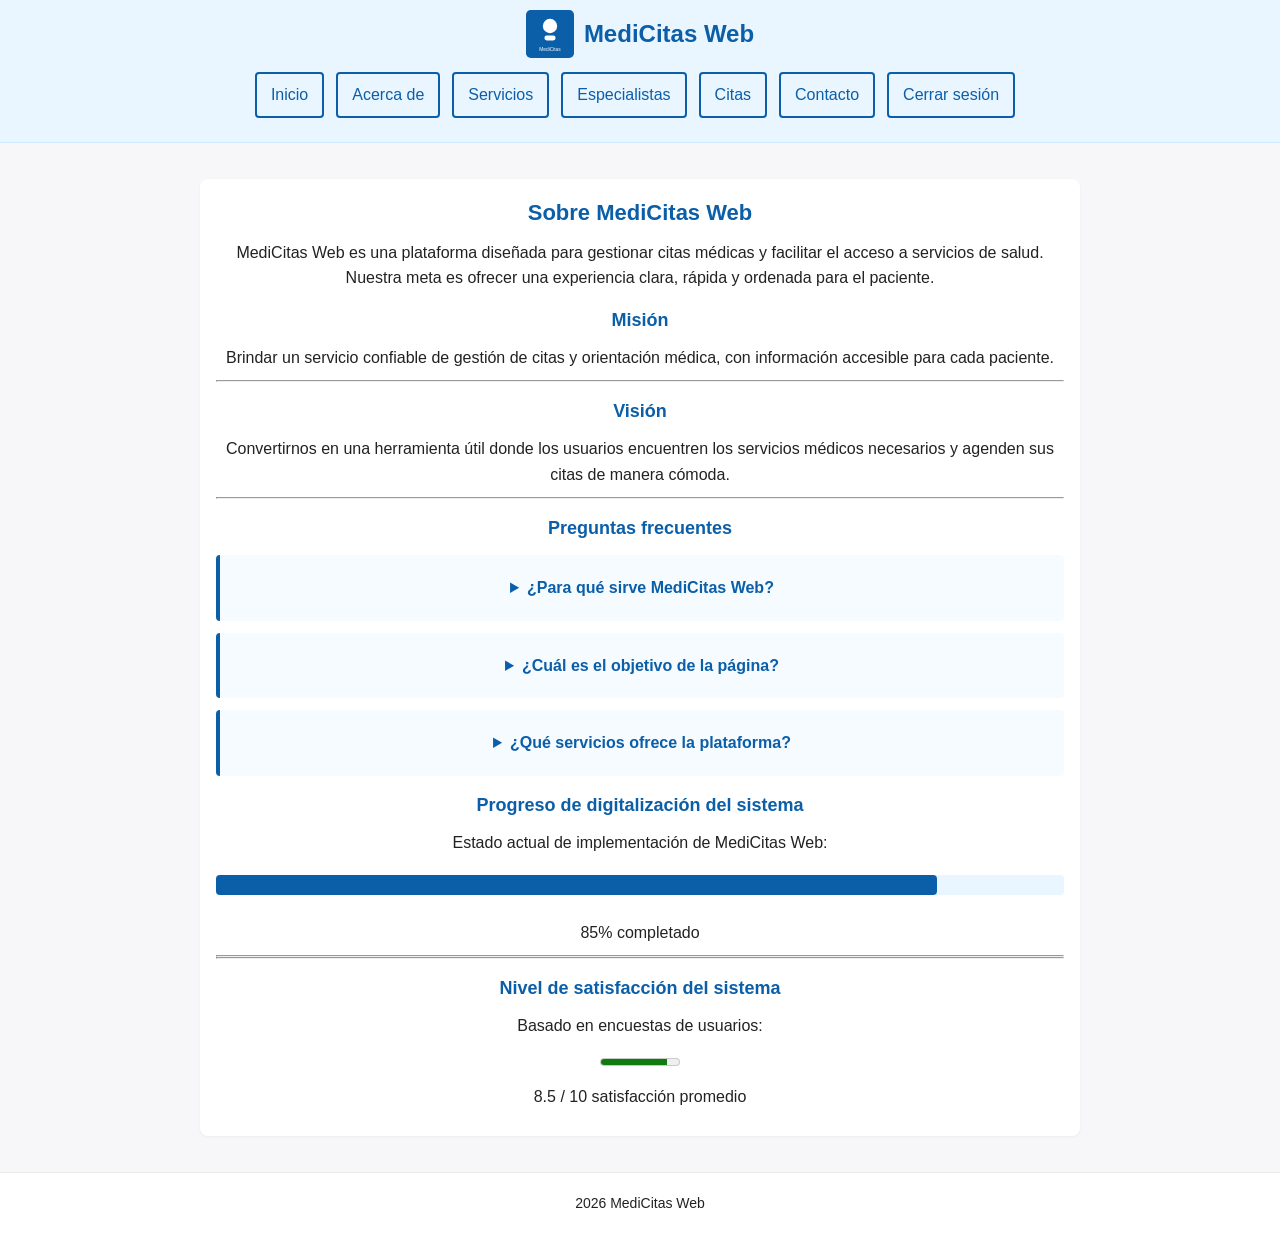
==== Proyecto_SánchezLánder_FW/about.html @ 1df244c4 "nuevo repositorio" ====
<!DOCTYPE html>
<html lang="es">
<head>
    <meta charset="utf-8">
    <meta name="viewport" content="width=device-width,initial-scale=1">
    <title>MediCitas Web - Acerca de</title>
    <link rel="stylesheet" href="css/general.css">
</head>

<body>

    <header>
        <div class="header-inner">
            <img src="images/logo.svg" alt="Logo MediCitas" class="logo">
            <h1>MediCitas Web</h1>
        </div>

        <nav>
            <ul>
                <li><a href="index.html">Inicio</a></li>
                <li><a href="about.html">Acerca de</a></li>
                <li><a href="services.html">Servicios</a></li>
                <li><a href="specialists.html">Especialistas</a></li>
                <li><a href="citas.html">Citas</a></li>
                <li><a href="contact.html">Contacto</a></li>
                <li class="right"><a href="login.html">Cerrar sesión</a></li>
            </ul>
        </nav>
    </header>

    <main>

        <section class="content">

            <h2>Sobre MediCitas Web</h2>

            <p>
                MediCitas Web es una plataforma diseñada para gestionar citas médicas
                y facilitar el acceso a servicios de salud. Nuestra meta es ofrecer
                una experiencia clara, rápida y ordenada para el paciente.
            </p>

            <h3>Misión</h3>

            <p>
                Brindar un servicio confiable de gestión de citas y orientación médica,
                con información accesible para cada paciente.
            </p>
            <hr>
            </hr>
            <h3>Visión</h3>

            <p>
                Convertirnos en una herramienta útil donde los usuarios encuentren
                los servicios médicos necesarios y agenden sus citas de manera cómoda.
            </p>
            <hr>
            </hr>
            <h3>Preguntas frecuentes</h3>

            <details>
                <summary>¿Para qué sirve MediCitas Web?</summary>

                <p>
                    MediCitas Web sirve para gestionar citas médicas de manera rápida
                    y organizada, permitiendo a los pacientes consultar servicios y
                    especialistas disponibles.
                </p>
            </details>

            <details>
                <summary>¿Cuál es el objetivo de la página?</summary>

                <p>
                    El objetivo principal es facilitar el acceso a información médica
                    y permitir que los usuarios puedan reservar citas desde una
                    plataforma sencilla.
                </p>
            </details>

            <details>
                <summary>¿Qué servicios ofrece la plataforma?</summary>

                <p>
                    La plataforma ofrece reserva de citas, información sobre
                    especialidades médicas, atención al paciente y contacto con la clínica
                </p>
            </details>
            <h3>Progreso de digitalización del sistema</h3>

            <p>Estado actual de implementación de MediCitas Web:</p>

            <progress value="85" max="100"></progress>
            <p>85% completado</p>
            <hr>
            <hr />
            <h3>Nivel de satisfacción del sistema</h3>

            <p>Basado en encuestas de usuarios:</p>

            <meter value="8.5" min="0" max="10" low="4" high="7" optimum="9"></meter>

            <p>8.5 / 10 satisfacción promedio</p>

        </section>

    </main>

    <footer>
        <p>2026 MediCitas Web</p>
    </footer>

</body>
</html>
---- Proyecto_SánchezLánder_FW/css/general.css ----
/* ============================================================

   BLOQUE 1: CONFIGURACIÓN GENERAL

   Selector universal, body, fuente,
fondo, color e interlineado.

============================================================ */

* {
    margin: 0;
    padding: 0;
    box-sizing: border-box;
}

body {
    font-family: Arial, Helvetica, sans-serif;
    margin: 0;
    padding: 0;
    color: #222;
    background: #f7f7f9;
    line-height: 1.6;
    display: flex;
    flex-direction: column;
    min-height: 100vh;
}


/* ============================================================

   BLOQUE 2: TÍTULOS, PÁRRAFOS Y ENLACES

   Estilos para h1, h2, h3, p, a y a:hover.

============================================================ */

h1 {
    margin: 0;
    color: #0b5ea8;
    font-size: 24px;
    font-weight: bold;
}

h2 {
    color: #0b5ea8;
    font-size: 22px;
    margin-bottom: 15px;
}

h3 {
    color: #0b5ea8;
    font-size: 18px;
    margin: 15px 0 10px 0;
}

h4 {
    color: #0b5ea8;
    font-size: 16px;
    margin: 10px 0 8px 0;
}

p {
    margin: 10px 0;
    line-height: 1.6;
    color: #222;
}

a {
    color: #0b5ea8;
    text-decoration: none;
    transition: opacity 0.3s ease;
}

a:hover {
    opacity: 0.8;
    text-decoration: underline;
}


/* ============================================================

   BLOQUE 3: ELEMENTOS SEMÁNTICOS PRINCIPALES

   Estilos para header, nav, main, section,
article, aside y footer.

============================================================ */

header {
    background: #e9f5ff;
    padding: 10px 0;
    border-bottom: 1px solid #d0e9ff;
}

main {
    max-width: 900px;
    margin: 20px auto;
    padding: 0 10px;
    flex: 1;
}

section {
    margin: 16px 0;
}

article {
    margin: 12px 0;
    padding: 12px 0;
}

aside {
    background: #f5fbff;
    padding: 12px;
    border-left: 4px solid #0b5ea8;
    margin: 10px 0;
}


/* ============================================================

   BLOQUE 4: MENÚ DE NAVEGACIÓN

   Estilos para nav, nav a y nav a:hover.

============================================================ */

header > div {
    display: flex;
    align-items: center;
    justify-content: center;
    gap: 10px;
    max-width: 900px;
    margin: 0 auto;
    padding: 0 10px;
}

header img {
    width: 48px;
    height: 48px;
}

nav {
    background: #e9f5ff;
}

header nav {
    display: flex;
    justify-content: center;
}

nav ul {
    list-style: none;
    padding: 8px 10px;
    margin: 0;
    display: flex;
    gap: 12px;
    max-width: 900px;
    justify-content: center;
    flex-wrap: wrap;
}

nav a {
    color: #0b5ea8;
    text-decoration: none;
    font-weight: 500;
    transition: opacity 0.3s ease;
    border: 2px solid #0b5ea8;
    padding: 8px 14px;
    border-radius: 4px;
    display: inline-block;
}

nav a:hover {
    opacity: 0.7;
    background: #e9f5ff;
}

/* Avoid using class-based selectors for layout; keep all nav items centered
   so the "Cerrar sesión" item appears inline with the others. */


/* ============================================================

   BLOQUE 5: CONTENIDO Y SECCIONES

   Estilos para main, section, article y aside.

============================================================ */

main > section:first-of-type {
    text-align: center;
    padding: 20px 10px;
    background: #e8f4ff;
    border-radius: 8px;
    margin-top: 10px;
}

main > section:first-of-type h2 {
    margin-bottom: 8px;
}

main > section:first-of-type img {
    width: 140px;
    height: auto;
    display: block;
    margin: 10px auto;
}

main > section:nth-of-type(2),
main > section:nth-of-type(3),
main > article:nth-of-type(1),
main > section:last-of-type {
    background: white;
    padding: 16px;
    margin-top: 16px;
    border-radius: 8px;
    box-shadow: 0 1px 3px rgba(0,0,0,0.05);
}

main > section:nth-of-type(2) h3,
main > section:nth-of-type(3) h3,
main > article:nth-of-type(1) h3,
main > section:last-of-type h2 {
    margin-top: 0;
    text-align: center;
    color: #0b5ea8;
}

main > section:nth-of-type(2) ul {
    list-style: disc;
    margin: 10px 0;
    padding-left: 24px;
    text-align: left;
}

main > section:nth-of-type(3) {
    display: grid;
    grid-template-columns: repeat(auto-fit, minmax(230px, 1fr));
    gap: 12px;
}

main > section:nth-of-type(3) article {
    background: #f5fbff;
    padding: 12px;
    border: 1px solid #dceefb;
    border-radius: 6px;
    text-align: center;
}

main > section:nth-of-type(3) article p {
    margin: 0;
}

main > section:nth-of-type(3) article img {
    display: block;
    margin: 0 auto 10px auto;
}

main > section:nth-of-type(3) article h4 {
    margin-top: 10px;
}

main > section:nth-of-type(4) {
    display: grid;
    grid-template-columns: 1.1fr 0.9fr;
    gap: 18px;
    align-items: start;
}

main > section:nth-of-type(4) > div:nth-child(2) {
    display: flex;
    justify-content: center;
    align-items: center;
}

main > section:nth-of-type(4) > div:nth-child(2) img {
    width: 100%;
    border-radius: 8px;
    border: 1px solid #dceefb;
}

form {
    background: white;
    max-width: 460px;
    width: 100%;
    margin: 20px auto;
    padding: 18px;
    border: 1px solid #e3e3e3;
    border-radius: 8px;
}

form h2 {
    text-align: center;
    color: #0b5ea8;
}


/* ============================================================

   BLOQUE 6: IMÁGENES Y MULTIMEDIA

   Estilos para img, figure, figcaption,
video, audio e iframe.

============================================================ */

img {
    max-width: 100%;
    height: auto;
    display: block;
}

figure {
    margin: 16px 0;
    padding: 0;
}

figcaption {
    font-size: 14px;
    color: #666;
    margin-top: 8px;
    font-style: italic;
}

video, audio, iframe {
    max-width: 100%;
    border-radius: 6px;
    margin: 16px 0;
}


/* ============================================================

   BLOQUE 7: LISTAS

   Estilos para ul, ol y li.

============================================================ */

ul, ol {
    margin: 12px 0;
    padding-left: 24px;
}

li {
    margin: 6px 0;
    line-height: 1.6;
}

ul li {
    list-style: disc;
}

ol li {
    list-style: decimal;
}

/* Ensure navigation lists do not show bullets and stay centered. This selector
   uses location-based selection to override generic ul rules. */
header nav ul {
    list-style: none;
    padding-left: 0;
    margin: 0;
    justify-content: center;
}

header nav li {
    list-style: none;
}


/* ============================================================

   BLOQUE 8: FORMULARIOS

   Estilos para form, label, input,
textarea, select y button.

============================================================ */

label {
    display: block;
    margin-top: 12px;
    font-weight: bold;
    color: #222;
}

input[type="text"], 
input[type="password"], 
input[type="email"], 
input[type="date"], 
input[type="time"],
select, 
textarea {
    width: 100%;
    padding: 10px;
    margin-top: 6px;
    border: 1px solid #ccc;
    border-radius: 6px;
    font-family: Arial, Helvetica, sans-serif;
    font-size: 14px;
    color: #222;
}

input[type="text"]:focus,
input[type="password"]:focus,
input[type="email"]:focus,
input[type="date"]:focus,
input[type="time"]:focus,
select:focus,
textarea:focus {
    outline: none;
    border-color: #0b5ea8;
    box-shadow: 0 0 5px rgba(11, 94, 168, 0.3);
}

textarea {
    resize: vertical;
}

div input[type="radio"],
div label input[type="radio"] {
    width: auto;
    padding: 0;
    margin: 0;
}

div > input[type="radio"] {
    width: auto;
    margin: 0 6px 0 0;
    margin-top: 0;
}

div > label {
    display: flex;
    align-items: center;
    margin-top: 0;
    font-weight: normal;
}

div > input[type="radio"] {
    width: auto;
    margin: 0 6px 0 0;
    margin-top: 0;
}

input[type="radio"] {
    width: auto;
    padding: 0;
    margin: 0;
}

button {
    margin-top: 14px;
    padding: 12px 16px;
    background: #0b5ea8;
    color: white;
    border: none;
    border-radius: 6px;
    cursor: pointer;
    font-weight: bold;
    font-size: 14px;
    transition: opacity 0.3s ease;
}

button:hover {
    opacity: 0.95;
}

button:active {
    transform: scale(0.98);
}


/* ============================================================

   BLOQUE 9: TABLAS

   Estilos para table, thead, tbody, tr,
th y td.

============================================================ */

table {
    width: 100%;
    border-collapse: collapse;
    margin-top: 16px;
    margin-bottom: 16px;
    background: white;
}

thead {
    background: #e9f5ff;
}

tbody tr:nth-child(even) {
    background: #f7fbff;
}

tr {
    border-bottom: 1px solid #d0e9ff;
}

th, td {
    border: 1px solid #d0e9ff;
    padding: 12px;
    text-align: left;
}

th {
    background: #e9f5ff;
    color: #0b5ea8;
    font-weight: bold;
}

td {
    color: #222;
}


/* ============================================================

   BLOQUE 10: PIE DE PÁGINA

   Estilos para footer, footer p y footer
address.

============================================================ */

footer {
    background: #fff;
    padding: 14px;
    text-align: center;
    border-top: 1px solid #eaeaea;
    margin-top: auto;
    color: #666;
    font-size: 14px;
}

footer p {
    margin: 5px 0;
}

footer address {
    font-style: normal;
    margin-top: 10px;
}


/* ============================================================

   MEDIA QUERIES - RESPONSIVE

   Estilos para dispositivos móviles

============================================================ */

@media (max-width: 480px) {
    header > div {
        padding: 0 8px;
        gap: 8px;
    }

    h1 {
        font-size: 20px;
    }

    h2 {
        font-size: 18px;
    }

    h3 {
        font-size: 16px;
    }

    nav ul {
        flex-wrap: wrap;
        gap: 8px;
    }

    nav a {
        font-size: 13px;
    }

    main > section:nth-of-type(4) {
        grid-template-columns: 1fr;
        gap: 12px;
    }

    main > section:nth-of-type(3) {
        grid-template-columns: 1fr;
    }

    form {
        max-width: 100%;
        margin: 20px 0;
    }

    main {
        padding: 0 8px;
    }

    input[type="text"],
    input[type="password"],
    input[type="email"],
    input[type="date"],
    input[type="time"],
    select,
    textarea {
        font-size: 16px;
    }

    table {
        font-size: 13px;
    }

    th, td {
        padding: 8px;
    }

    button {
        width: 100%;
    }
}


/* ============================================================

   BLOQUE 11: DETALLES Y RESUMEN

   Estilos para elementos details y summary.

============================================================ */


details {
    background: #f5fbff;
    padding: 12px;
    margin: 12px 0;
    border-left: 4px solid #0b5ea8;
    border-radius: 4px;
}

summary {
    cursor: pointer;
    font-weight: bold;
    color: #0b5ea8;
    padding: 8px 0;
}

summary:hover {
    opacity: 0.8;
}

details p {
    margin-top: 10px;
    padding-top: 10px;
}


/* ============================================================

   BLOQUE 12: BARRAS DE PROGRESO

   Estilos para elementos progress.

============================================================ */

progress {
    width: 100%;
    height: 20px;
    border-radius: 4px;
    margin: 10px 0;
}

progress::-webkit-progress-bar {
    background-color: #e9f5ff;
    border-radius: 4px;
}

progress::-webkit-progress-value {
    background-color: #0b5ea8;
    border-radius: 4px;
}

progress::-moz-progress-bar {
    background-color: #0b5ea8;
    border-radius: 4px;
}
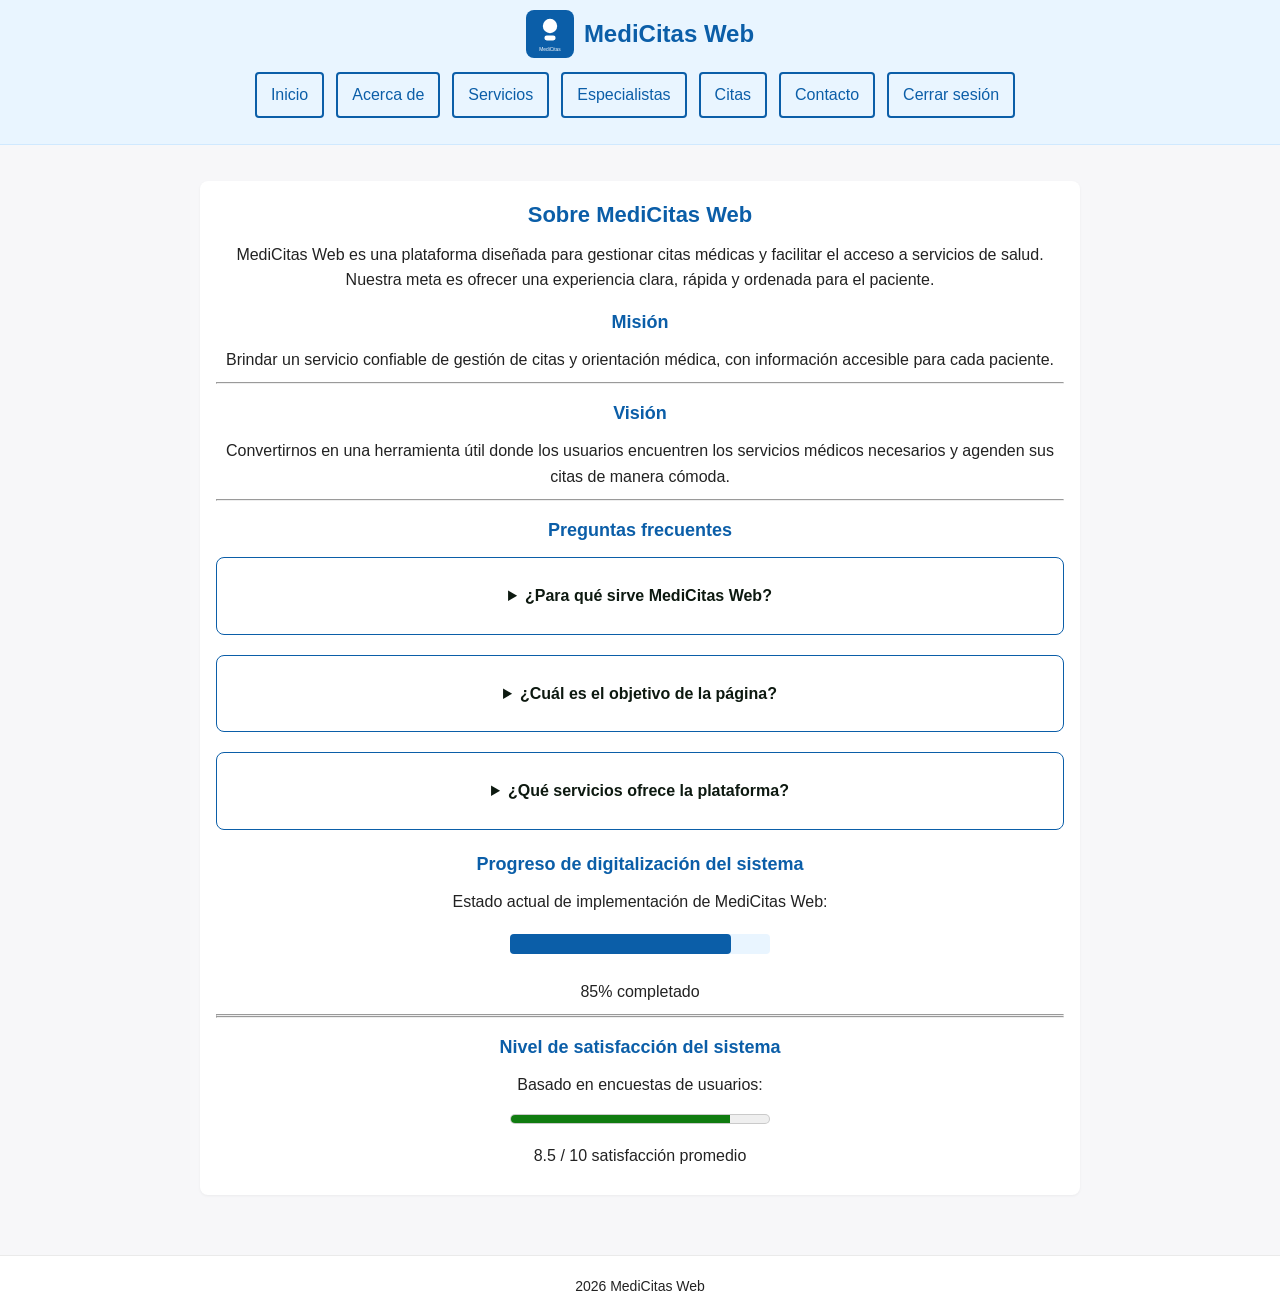
==== commit f1548586: "Nuevos cambios y nuevas funciones css Nuevos cambios y nuevas funciones css" ====
--- a/Proyecto_SánchezLánder_FW/about.html
+++ b/Proyecto_SánchezLánder_FW/about.html
@@ -1,114 +1,114 @@
-<!DOCTYPE html>
-<html lang="es">
-<head>
-    <meta charset="utf-8">
-    <meta name="viewport" content="width=device-width,initial-scale=1">
-    <title>MediCitas Web - Acerca de</title>
-    <link rel="stylesheet" href="css/general.css">
-</head>
-
-<body>
-
-    <header>
-        <div class="header-inner">
-            <img src="images/logo.svg" alt="Logo MediCitas" class="logo">
-            <h1>MediCitas Web</h1>
-        </div>
-
-        <nav>
-            <ul>
-                <li><a href="index.html">Inicio</a></li>
-                <li><a href="about.html">Acerca de</a></li>
-                <li><a href="services.html">Servicios</a></li>
-                <li><a href="specialists.html">Especialistas</a></li>
-                <li><a href="citas.html">Citas</a></li>
-                <li><a href="contact.html">Contacto</a></li>
-                <li class="right"><a href="login.html">Cerrar sesión</a></li>
-            </ul>
-        </nav>
-    </header>
-
-    <main>
-
-        <section class="content">
-
-            <h2>Sobre MediCitas Web</h2>
-
-            <p>
-                MediCitas Web es una plataforma diseñada para gestionar citas médicas
-                y facilitar el acceso a servicios de salud. Nuestra meta es ofrecer
-                una experiencia clara, rápida y ordenada para el paciente.
-            </p>
-
-            <h3>Misión</h3>
-
-            <p>
-                Brindar un servicio confiable de gestión de citas y orientación médica,
-                con información accesible para cada paciente.
-            </p>
-            <hr>
-            </hr>
-            <h3>Visión</h3>
-
-            <p>
-                Convertirnos en una herramienta útil donde los usuarios encuentren
-                los servicios médicos necesarios y agenden sus citas de manera cómoda.
-            </p>
-            <hr>
-            </hr>
-            <h3>Preguntas frecuentes</h3>
-
-            <details>
-                <summary>¿Para qué sirve MediCitas Web?</summary>
-
-                <p>
-                    MediCitas Web sirve para gestionar citas médicas de manera rápida
-                    y organizada, permitiendo a los pacientes consultar servicios y
-                    especialistas disponibles.
-                </p>
-            </details>
-
-            <details>
-                <summary>¿Cuál es el objetivo de la página?</summary>
-
-                <p>
-                    El objetivo principal es facilitar el acceso a información médica
-                    y permitir que los usuarios puedan reservar citas desde una
-                    plataforma sencilla.
-                </p>
-            </details>
-
-            <details>
-                <summary>¿Qué servicios ofrece la plataforma?</summary>
-
-                <p>
-                    La plataforma ofrece reserva de citas, información sobre
-                    especialidades médicas, atención al paciente y contacto con la clínica
-                </p>
-            </details>
-            <h3>Progreso de digitalización del sistema</h3>
-
-            <p>Estado actual de implementación de MediCitas Web:</p>
-
-            <progress value="85" max="100"></progress>
-            <p>85% completado</p>
-            <hr>
-            <hr />
-            <h3>Nivel de satisfacción del sistema</h3>
-
-            <p>Basado en encuestas de usuarios:</p>
-
-            <meter value="8.5" min="0" max="10" low="4" high="7" optimum="9"></meter>
-
-            <p>8.5 / 10 satisfacción promedio</p>
-
-        </section>
-
-    </main>
-
-    <footer>
-        <p>2026 MediCitas Web</p>
-    </footer>
-
-</body>
+<!DOCTYPE html>
+<html lang="es">
+<head>
+    <meta charset="utf-8">
+    <meta name="viewport" content="width=device-width,initial-scale=1">
+    <title>MediCitas Web - Acerca de</title>
+    <link rel="stylesheet" href="css/general.css">
+</head>
+
+<body>
+
+    <header>
+        <div class="header-inner">
+            <img src="images/logo.svg" alt="Logo MediCitas" class="logo">
+            <h1>MediCitas Web</h1>
+        </div>
+
+        <nav>
+            <ul>
+                <li><a href="index.html">Inicio</a></li>
+                <li><a href="about.html">Acerca de</a></li>
+                <li><a href="services.html">Servicios</a></li>
+                <li><a href="specialists.html">Especialistas</a></li>
+                <li><a href="citas.html">Citas</a></li>
+                <li><a href="contact.html">Contacto</a></li>
+                <li class="right"><a href="login.html">Cerrar sesión</a></li>
+            </ul>
+        </nav>
+    </header>
+
+    <main>
+
+        <section class="content">
+
+            <h2>Sobre MediCitas Web</h2>
+
+            <p>
+                MediCitas Web es una plataforma diseñada para gestionar citas médicas
+                y facilitar el acceso a servicios de salud. Nuestra meta es ofrecer
+                una experiencia clara, rápida y ordenada para el paciente.
+            </p>
+
+            <h3>Misión</h3>
+
+            <p>
+                Brindar un servicio confiable de gestión de citas y orientación médica,
+                con información accesible para cada paciente.
+            </p>
+            <hr>
+            </hr>
+            <h3>Visión</h3>
+
+            <p>
+                Convertirnos en una herramienta útil donde los usuarios encuentren
+                los servicios médicos necesarios y agenden sus citas de manera cómoda.
+            </p>
+            <hr>
+            </hr>
+            <h3>Preguntas frecuentes</h3>
+
+            <details>
+                <summary>¿Para qué sirve MediCitas Web?</summary>
+
+                <p>
+                    MediCitas Web sirve para gestionar citas médicas de manera rápida
+                    y organizada, permitiendo a los pacientes consultar servicios y
+                    especialistas disponibles.
+                </p>
+            </details>
+
+            <details>
+                <summary>¿Cuál es el objetivo de la página?</summary>
+
+                <p>
+                    El objetivo principal es facilitar el acceso a información médica
+                    y permitir que los usuarios puedan reservar citas desde una
+                    plataforma sencilla.
+                </p>
+            </details>
+
+            <details>
+                <summary>¿Qué servicios ofrece la plataforma?</summary>
+
+                <p>
+                    La plataforma ofrece reserva de citas, información sobre
+                    especialidades médicas, atención al paciente y contacto con la clínica
+                </p>
+            </details>
+            <h3>Progreso de digitalización del sistema</h3>
+
+            <p>Estado actual de implementación de MediCitas Web:</p>
+
+            <progress value="85" max="100"></progress>
+            <p>85% completado</p>
+            <hr>
+            <hr />
+            <h3>Nivel de satisfacción del sistema</h3>
+
+            <p>Basado en encuestas de usuarios:</p>
+
+            <meter value="8.5" min="0" max="10" low="4" high="7" optimum="9"></meter>
+
+            <p>8.5 / 10 satisfacción promedio</p>
+
+        </section>
+
+    </main>
+
+    <footer>
+        <p>2026 MediCitas Web</p>
+    </footer>
+
+</body>
 </html>
--- a/Proyecto_SánchezLánder_FW/css/general.css
+++ b/Proyecto_SánchezLánder_FW/css/general.css
@@ -1,689 +1,933 @@
-/* ============================================================
-
-   BLOQUE 1: CONFIGURACIÓN GENERAL
-
-   Selector universal, body, fuente,
-fondo, color e interlineado.
-
-============================================================ */
-
-* {
-    margin: 0;
-    padding: 0;
-    box-sizing: border-box;
-}
-
-body {
-    font-family: Arial, Helvetica, sans-serif;
-    margin: 0;
-    padding: 0;
-    color: #222;
-    background: #f7f7f9;
-    line-height: 1.6;
-    display: flex;
-    flex-direction: column;
-    min-height: 100vh;
-}
-
-
-/* ============================================================
-
-   BLOQUE 2: TÍTULOS, PÁRRAFOS Y ENLACES
-
-   Estilos para h1, h2, h3, p, a y a:hover.
-
-============================================================ */
-
-h1 {
-    margin: 0;
-    color: #0b5ea8;
-    font-size: 24px;
-    font-weight: bold;
-}
-
-h2 {
-    color: #0b5ea8;
-    font-size: 22px;
-    margin-bottom: 15px;
-}
-
-h3 {
-    color: #0b5ea8;
-    font-size: 18px;
-    margin: 15px 0 10px 0;
-}
-
-h4 {
-    color: #0b5ea8;
-    font-size: 16px;
-    margin: 10px 0 8px 0;
-}
-
-p {
-    margin: 10px 0;
-    line-height: 1.6;
-    color: #222;
-}
-
-a {
-    color: #0b5ea8;
-    text-decoration: none;
-    transition: opacity 0.3s ease;
-}
-
-a:hover {
-    opacity: 0.8;
-    text-decoration: underline;
-}
-
-
-/* ============================================================
-
-   BLOQUE 3: ELEMENTOS SEMÁNTICOS PRINCIPALES
-
-   Estilos para header, nav, main, section,
-article, aside y footer.
-
-============================================================ */
-
-header {
-    background: #e9f5ff;
-    padding: 10px 0;
-    border-bottom: 1px solid #d0e9ff;
-}
-
-main {
-    max-width: 900px;
-    margin: 20px auto;
-    padding: 0 10px;
-    flex: 1;
-}
-
-section {
-    margin: 16px 0;
-}
-
-article {
-    margin: 12px 0;
-    padding: 12px 0;
-}
-
-aside {
-    background: #f5fbff;
-    padding: 12px;
-    border-left: 4px solid #0b5ea8;
-    margin: 10px 0;
-}
-
-
-/* ============================================================
-
-   BLOQUE 4: MENÚ DE NAVEGACIÓN
-
-   Estilos para nav, nav a y nav a:hover.
-
-============================================================ */
-
-header > div {
-    display: flex;
-    align-items: center;
-    justify-content: center;
-    gap: 10px;
-    max-width: 900px;
-    margin: 0 auto;
-    padding: 0 10px;
-}
-
-header img {
-    width: 48px;
-    height: 48px;
-}
-
-nav {
-    background: #e9f5ff;
-}
-
-header nav {
-    display: flex;
-    justify-content: center;
-}
-
-nav ul {
-    list-style: none;
-    padding: 8px 10px;
-    margin: 0;
-    display: flex;
-    gap: 12px;
-    max-width: 900px;
-    justify-content: center;
-    flex-wrap: wrap;
-}
-
-nav a {
-    color: #0b5ea8;
-    text-decoration: none;
-    font-weight: 500;
-    transition: opacity 0.3s ease;
-    border: 2px solid #0b5ea8;
-    padding: 8px 14px;
-    border-radius: 4px;
-    display: inline-block;
-}
-
-nav a:hover {
-    opacity: 0.7;
-    background: #e9f5ff;
-}
-
-/* Avoid using class-based selectors for layout; keep all nav items centered
-   so the "Cerrar sesión" item appears inline with the others. */
-
-
-/* ============================================================
-
-   BLOQUE 5: CONTENIDO Y SECCIONES
-
-   Estilos para main, section, article y aside.
-
-============================================================ */
-
-main > section:first-of-type {
-    text-align: center;
-    padding: 20px 10px;
-    background: #e8f4ff;
-    border-radius: 8px;
-    margin-top: 10px;
-}
-
-main > section:first-of-type h2 {
-    margin-bottom: 8px;
-}
-
-main > section:first-of-type img {
-    width: 140px;
-    height: auto;
-    display: block;
-    margin: 10px auto;
-}
-
-main > section:nth-of-type(2),
-main > section:nth-of-type(3),
-main > article:nth-of-type(1),
-main > section:last-of-type {
-    background: white;
-    padding: 16px;
-    margin-top: 16px;
-    border-radius: 8px;
-    box-shadow: 0 1px 3px rgba(0,0,0,0.05);
-}
-
-main > section:nth-of-type(2) h3,
-main > section:nth-of-type(3) h3,
-main > article:nth-of-type(1) h3,
-main > section:last-of-type h2 {
-    margin-top: 0;
-    text-align: center;
-    color: #0b5ea8;
-}
-
-main > section:nth-of-type(2) ul {
-    list-style: disc;
-    margin: 10px 0;
-    padding-left: 24px;
-    text-align: left;
-}
-
-main > section:nth-of-type(3) {
-    display: grid;
-    grid-template-columns: repeat(auto-fit, minmax(230px, 1fr));
-    gap: 12px;
-}
-
-main > section:nth-of-type(3) article {
-    background: #f5fbff;
-    padding: 12px;
-    border: 1px solid #dceefb;
-    border-radius: 6px;
-    text-align: center;
-}
-
-main > section:nth-of-type(3) article p {
-    margin: 0;
-}
-
-main > section:nth-of-type(3) article img {
-    display: block;
-    margin: 0 auto 10px auto;
-}
-
-main > section:nth-of-type(3) article h4 {
-    margin-top: 10px;
-}
-
-main > section:nth-of-type(4) {
-    display: grid;
-    grid-template-columns: 1.1fr 0.9fr;
-    gap: 18px;
-    align-items: start;
-}
-
-main > section:nth-of-type(4) > div:nth-child(2) {
-    display: flex;
-    justify-content: center;
-    align-items: center;
-}
-
-main > section:nth-of-type(4) > div:nth-child(2) img {
-    width: 100%;
-    border-radius: 8px;
-    border: 1px solid #dceefb;
-}
-
-form {
-    background: white;
-    max-width: 460px;
-    width: 100%;
-    margin: 20px auto;
-    padding: 18px;
-    border: 1px solid #e3e3e3;
-    border-radius: 8px;
-}
-
-form h2 {
-    text-align: center;
-    color: #0b5ea8;
-}
-
-
-/* ============================================================
-
-   BLOQUE 6: IMÁGENES Y MULTIMEDIA
-
-   Estilos para img, figure, figcaption,
-video, audio e iframe.
-
-============================================================ */
-
-img {
-    max-width: 100%;
-    height: auto;
-    display: block;
-}
-
-figure {
-    margin: 16px 0;
-    padding: 0;
-}
-
-figcaption {
-    font-size: 14px;
-    color: #666;
-    margin-top: 8px;
-    font-style: italic;
-}
-
-video, audio, iframe {
-    max-width: 100%;
-    border-radius: 6px;
-    margin: 16px 0;
-}
-
-
-/* ============================================================
-
-   BLOQUE 7: LISTAS
-
-   Estilos para ul, ol y li.
-
-============================================================ */
-
-ul, ol {
-    margin: 12px 0;
-    padding-left: 24px;
-}
-
-li {
-    margin: 6px 0;
-    line-height: 1.6;
-}
-
-ul li {
-    list-style: disc;
-}
-
-ol li {
-    list-style: decimal;
-}
-
-/* Ensure navigation lists do not show bullets and stay centered. This selector
-   uses location-based selection to override generic ul rules. */
-header nav ul {
-    list-style: none;
-    padding-left: 0;
-    margin: 0;
-    justify-content: center;
-}
-
-header nav li {
-    list-style: none;
-}
-
-
-/* ============================================================
-
-   BLOQUE 8: FORMULARIOS
-
-   Estilos para form, label, input,
-textarea, select y button.
-
-============================================================ */
-
-label {
-    display: block;
-    margin-top: 12px;
-    font-weight: bold;
-    color: #222;
-}
-
-input[type="text"], 
-input[type="password"], 
-input[type="email"], 
-input[type="date"], 
-input[type="time"],
-select, 
-textarea {
-    width: 100%;
-    padding: 10px;
-    margin-top: 6px;
-    border: 1px solid #ccc;
-    border-radius: 6px;
-    font-family: Arial, Helvetica, sans-serif;
-    font-size: 14px;
-    color: #222;
-}
-
-input[type="text"]:focus,
-input[type="password"]:focus,
-input[type="email"]:focus,
-input[type="date"]:focus,
-input[type="time"]:focus,
-select:focus,
-textarea:focus {
-    outline: none;
-    border-color: #0b5ea8;
-    box-shadow: 0 0 5px rgba(11, 94, 168, 0.3);
-}
-
-textarea {
-    resize: vertical;
-}
-
-div input[type="radio"],
-div label input[type="radio"] {
-    width: auto;
-    padding: 0;
-    margin: 0;
-}
-
-div > input[type="radio"] {
-    width: auto;
-    margin: 0 6px 0 0;
-    margin-top: 0;
-}
-
-div > label {
-    display: flex;
-    align-items: center;
-    margin-top: 0;
-    font-weight: normal;
-}
-
-div > input[type="radio"] {
-    width: auto;
-    margin: 0 6px 0 0;
-    margin-top: 0;
-}
-
-input[type="radio"] {
-    width: auto;
-    padding: 0;
-    margin: 0;
-}
-
-button {
-    margin-top: 14px;
-    padding: 12px 16px;
-    background: #0b5ea8;
-    color: white;
-    border: none;
-    border-radius: 6px;
-    cursor: pointer;
-    font-weight: bold;
-    font-size: 14px;
-    transition: opacity 0.3s ease;
-}
-
-button:hover {
-    opacity: 0.95;
-}
-
-button:active {
-    transform: scale(0.98);
-}
-
-
-/* ============================================================
-
-   BLOQUE 9: TABLAS
-
-   Estilos para table, thead, tbody, tr,
-th y td.
-
-============================================================ */
-
-table {
-    width: 100%;
-    border-collapse: collapse;
-    margin-top: 16px;
-    margin-bottom: 16px;
-    background: white;
-}
-
-thead {
-    background: #e9f5ff;
-}
-
-tbody tr:nth-child(even) {
-    background: #f7fbff;
-}
-
-tr {
-    border-bottom: 1px solid #d0e9ff;
-}
-
-th, td {
-    border: 1px solid #d0e9ff;
-    padding: 12px;
-    text-align: left;
-}
-
-th {
-    background: #e9f5ff;
-    color: #0b5ea8;
-    font-weight: bold;
-}
-
-td {
-    color: #222;
-}
-
-
-/* ============================================================
-
-   BLOQUE 10: PIE DE PÁGINA
-
-   Estilos para footer, footer p y footer
-address.
-
-============================================================ */
-
-footer {
-    background: #fff;
-    padding: 14px;
-    text-align: center;
-    border-top: 1px solid #eaeaea;
-    margin-top: auto;
-    color: #666;
-    font-size: 14px;
-}
-
-footer p {
-    margin: 5px 0;
-}
-
-footer address {
-    font-style: normal;
-    margin-top: 10px;
-}
-
-
-/* ============================================================
-
-   MEDIA QUERIES - RESPONSIVE
-
-   Estilos para dispositivos móviles
-
-============================================================ */
-
-@media (max-width: 480px) {
-    header > div {
-        padding: 0 8px;
-        gap: 8px;
-    }
-
-    h1 {
-        font-size: 20px;
-    }
-
-    h2 {
-        font-size: 18px;
-    }
-
-    h3 {
-        font-size: 16px;
-    }
-
-    nav ul {
-        flex-wrap: wrap;
-        gap: 8px;
-    }
-
-    nav a {
-        font-size: 13px;
-    }
-
-    main > section:nth-of-type(4) {
-        grid-template-columns: 1fr;
-        gap: 12px;
-    }
-
-    main > section:nth-of-type(3) {
-        grid-template-columns: 1fr;
-    }
-
-    form {
-        max-width: 100%;
-        margin: 20px 0;
-    }
-
-    main {
-        padding: 0 8px;
-    }
-
-    input[type="text"],
-    input[type="password"],
-    input[type="email"],
-    input[type="date"],
-    input[type="time"],
-    select,
-    textarea {
-        font-size: 16px;
-    }
-
-    table {
-        font-size: 13px;
-    }
-
-    th, td {
-        padding: 8px;
-    }
-
-    button {
-        width: 100%;
-    }
-}
-
-
-/* ============================================================
-
-   BLOQUE 11: DETALLES Y RESUMEN
-
-   Estilos para elementos details y summary.
-
-============================================================ */
-
-
-details {
-    background: #f5fbff;
-    padding: 12px;
-    margin: 12px 0;
-    border-left: 4px solid #0b5ea8;
-    border-radius: 4px;
-}
-
-summary {
-    cursor: pointer;
-    font-weight: bold;
-    color: #0b5ea8;
-    padding: 8px 0;
-}
-
-summary:hover {
-    opacity: 0.8;
-}
-
-details p {
-    margin-top: 10px;
-    padding-top: 10px;
-}
-
-
-/* ============================================================
-
-   BLOQUE 12: BARRAS DE PROGRESO
-
-   Estilos para elementos progress.
-
-============================================================ */
-
-progress {
-    width: 100%;
-    height: 20px;
-    border-radius: 4px;
-    margin: 10px 0;
-}
-
-progress::-webkit-progress-bar {
-    background-color: #e9f5ff;
-    border-radius: 4px;
-}
-
-progress::-webkit-progress-value {
-    background-color: #0b5ea8;
-    border-radius: 4px;
-}
-
-progress::-moz-progress-bar {
-    background-color: #0b5ea8;
-    border-radius: 4px;
-}
+/* ============================================================
+
+   BLOQUE 1: CONFIGURACIÓN GENERAL
+
+   Selector universal, body, fuente,
+fondo, color e interlineado.
+
+============================================================ */
+
+* {
+    margin: 0;
+    padding: 0;
+    box-sizing: border-box;
+}
+
+body {
+    font-family: Arial, Helvetica, sans-serif;
+    margin: 0;
+    padding: 0;
+    color: #222;
+    background: #f7f7f9;
+    line-height: 1.6;
+    display: flex;
+    flex-direction: column;
+    min-height: 100vh;
+}
+
+
+/* ============================================================
+
+   BLOQUE 2: TÍTULOS, PÁRRAFOS Y ENLACES
+
+   Estilos para h1, h2, h3, p, a y a:hover.
+
+============================================================ */
+
+h1 {
+    margin: 0;
+    color: #0b5ea8;
+    font-size: 24px;
+    font-weight: bold;
+}
+
+h2 {
+    color: #0b5ea8;
+    font-size: 22px;
+    margin-bottom: 15px;
+}
+
+h3 {
+    color: #0b5ea8;
+    font-size: 18px;
+    margin: 15px 0 10px 0;
+}
+
+h4 {
+    color: #0b5ea8;
+    font-size: 16px;
+    margin: 10px 0 8px 0;
+}
+
+p {
+    margin: 10px 0;
+    line-height: 1.6;
+    color: #222;
+}
+
+a {
+    color: #0b5ea8;
+    text-decoration: none;
+    transition: opacity 0.3s ease;
+}
+
+a:hover {
+    opacity: 0.8;
+    text-decoration: underline;
+}
+
+
+/* ============================================================
+
+   BLOQUE 3: ELEMENTOS SEMÁNTICOS PRINCIPALES
+
+   Estilos para header, nav, main, section,
+article, aside y footer.
+
+============================================================ */
+
+header {
+    background: #e9f5ff;
+    padding: 10px 0;
+    border-bottom: 1px solid #d0e9ff;
+}
+
+main {
+    max-width: 900px;
+    margin: 20px auto;
+    padding: 0 10px;
+    flex: 1;
+}
+
+section {
+    margin: 16px 0;
+}
+
+article {
+    margin: 12px 0;
+    padding: 12px 0;
+}
+
+aside {
+    background: #f5fbff;
+    padding: 12px;
+    border-left: 4px solid #0b5ea8;
+    margin: 10px 0;
+}
+
+
+/* ============================================================
+
+   BLOQUE 4: MENÚ DE NAVEGACIÓN
+
+   Estilos para nav, nav a y nav a:hover.
+
+============================================================ */
+
+header > div {
+    display: flex;
+    align-items: center;
+    justify-content: center;
+    gap: 10px;
+    max-width: 900px;
+    margin: 0 auto;
+    padding: 0 10px;
+}
+
+header img {
+    width: 48px;
+    height: 48px;
+}
+
+nav {
+    background: #e9f5ff;
+}
+
+header nav {
+    display: flex;
+    justify-content: center;
+}
+
+nav ul {
+    list-style: none;
+    padding: 8px 10px;
+    margin: 0;
+    display: flex;
+    gap: 12px;
+    max-width: 900px;
+    justify-content: center;
+    flex-wrap: wrap;
+}
+
+nav a {
+    color: #0b5ea8;
+    text-decoration: none;
+    font-weight: 500;
+    transition: opacity 0.3s ease;
+    border: 2px solid #0b5ea8;
+    padding: 8px 14px;
+    border-radius: 4px;
+    display: inline-block;
+}
+
+nav a:hover {
+    opacity: 0.7;
+    background: #e9f5ff;
+}
+
+/* Avoid using class-based selectors for layout; keep all nav items centered
+   so the "Cerrar sesión" item appears inline with the others. */
+
+
+/* ============================================================
+
+   BLOQUE 5: CONTENIDO Y SECCIONES
+
+   Estilos para main, section, article y aside.
+
+============================================================ */
+
+main > section:first-of-type {
+    text-align: center;
+    padding: 20px 10px;
+    background: #e8f4ff;
+    border-radius: 8px;
+    margin-top: 10px;
+}
+
+main > section:first-of-type h2 {
+    margin-bottom: 8px;
+}
+
+main > section:first-of-type img {
+    width: 140px;
+    height: auto;
+    display: block;
+    margin: 10px auto;
+}
+
+main > section:nth-of-type(2),
+main > section:nth-of-type(3),
+main > article:nth-of-type(1),
+main > section:last-of-type {
+    background: white;
+    padding: 16px;
+    margin-top: 16px;
+    border-radius: 8px;
+    box-shadow: 0 1px 3px rgba(0,0,0,0.05);
+}
+
+main > section:nth-of-type(2) h3,
+main > section:nth-of-type(3) h3,
+main > article:nth-of-type(1) h3,
+main > section:last-of-type h2 {
+    margin-top: 0;
+    text-align: center;
+    color: #0b5ea8;
+}
+
+main > section:nth-of-type(2) ul {
+    list-style: disc;
+    margin: 10px 0;
+    padding-left: 24px;
+    text-align: left;
+}
+
+main > section:nth-of-type(3) {
+    display: grid;
+    grid-template-columns: repeat(auto-fit, minmax(230px, 1fr));
+    gap: 12px;
+}
+
+main > section:nth-of-type(3) article {
+    background: #f5fbff;
+    padding: 12px;
+    border: 1px solid #dceefb;
+    border-radius: 6px;
+    text-align: center;
+}
+
+main > section:nth-of-type(3) article p {
+    margin: 0;
+}
+
+main > section:nth-of-type(3) article img {
+    display: block;
+    margin: 0 auto 10px auto;
+}
+
+main > section:nth-of-type(3) article h4 {
+    margin-top: 10px;
+}
+
+main > section:nth-of-type(4) {
+    display: grid;
+    grid-template-columns: 1.1fr 0.9fr;
+    gap: 18px;
+    align-items: start;
+}
+
+main > section:nth-of-type(4) > div:nth-child(2) {
+    display: flex;
+    justify-content: center;
+    align-items: center;
+}
+
+main > section:nth-of-type(4) > div:nth-child(2) img {
+    width: 100%;
+    border-radius: 8px;
+    border: 1px solid #dceefb;
+}
+
+form {
+    background: white;
+    max-width: 460px;
+    width: 100%;
+    margin: 20px auto;
+    padding: 18px;
+    border: 1px solid #e3e3e3;
+    border-radius: 8px;
+}
+
+form h2 {
+    text-align: center;
+    color: #0b5ea8;
+}
+
+
+/* ============================================================
+
+   BLOQUE 6: IMÁGENES Y MULTIMEDIA
+
+   Estilos para img, figure, figcaption,
+video, audio e iframe.
+
+============================================================ */
+
+img {
+    max-width: 100%;
+    height: auto;
+    display: block;
+}
+
+figure {
+    margin: 16px 0;
+    padding: 0;
+}
+
+figcaption {
+    font-size: 14px;
+    color: #666;
+    margin-top: 8px;
+    font-style: italic;
+}
+
+video, audio, iframe {
+    max-width: 100%;
+    border-radius: 6px;
+    margin: 16px 0;
+}
+
+
+/* ============================================================
+
+   BLOQUE 7: LISTAS
+
+   Estilos para ul, ol y li.
+
+============================================================ */
+
+ul, ol {
+    margin: 12px 0;
+    padding-left: 24px;
+}
+
+li {
+    margin: 6px 0;
+    line-height: 1.6;
+}
+
+ul li {
+    list-style: disc;
+}
+
+ol li {
+    list-style: decimal;
+}
+
+/* Ensure navigation lists do not show bullets and stay centered. This selector
+   uses location-based selection to override generic ul rules. */
+header nav ul {
+    list-style: none;
+    padding-left: 0;
+    margin: 0;
+    justify-content: center;
+}
+
+header nav li {
+    list-style: none;
+}
+
+
+/* ============================================================
+
+   BLOQUE 8: FORMULARIOS
+
+   Estilos para form, label, input,
+textarea, select y button.
+
+============================================================ */
+
+label {
+    display: block;
+    margin-top: 12px;
+    font-weight: bold;
+    color: #222;
+}
+
+input[type="text"], 
+input[type="password"], 
+input[type="email"], 
+input[type="date"], 
+input[type="time"],
+select, 
+textarea {
+    width: 100%;
+    padding: 10px;
+    margin-top: 6px;
+    border: 1px solid #ccc;
+    border-radius: 6px;
+    font-family: Arial, Helvetica, sans-serif;
+    font-size: 14px;
+    color: #222;
+}
+
+input[type="text"]:focus,
+input[type="password"]:focus,
+input[type="email"]:focus,
+input[type="date"]:focus,
+input[type="time"]:focus,
+select:focus,
+textarea:focus {
+    outline: none;
+    border-color: #0b5ea8;
+    box-shadow: 0 0 5px rgba(11, 94, 168, 0.3);
+}
+
+textarea {
+    resize: vertical;
+}
+
+div input[type="radio"],
+div label input[type="radio"] {
+    width: auto;
+    padding: 0;
+    margin: 0;
+}
+
+div > input[type="radio"] {
+    width: auto;
+    margin: 0 6px 0 0;
+    margin-top: 0;
+}
+
+div > label {
+    display: flex;
+    align-items: center;
+    margin-top: 0;
+    font-weight: normal;
+}
+
+div > input[type="radio"] {
+    width: auto;
+    margin: 0 6px 0 0;
+    margin-top: 0;
+}
+
+input[type="radio"] {
+    width: auto;
+    padding: 0;
+    margin: 0;
+}
+
+button {
+    margin-top: 14px;
+    padding: 12px 16px;
+    background: #0b5ea8;
+    color: white;
+    border: none;
+    border-radius: 6px;
+    cursor: pointer;
+    font-weight: bold;
+    font-size: 14px;
+    transition: opacity 0.3s ease;
+}
+
+button:hover {
+    opacity: 0.95;
+}
+
+button:active {
+    transform: scale(0.98);
+}
+
+
+/* ============================================================
+
+   BLOQUE 9: TABLAS
+
+   Estilos para table, thead, tbody, tr,
+th y td.
+
+============================================================ */
+
+table {
+    width: 100%;
+    border-collapse: collapse;
+    margin-top: 16px;
+    margin-bottom: 16px;
+    background: white;
+}
+
+thead {
+    background: #e9f5ff;
+}
+
+tbody tr:nth-child(even) {
+    background: #f7fbff;
+}
+
+tr {
+    border-bottom: 1px solid #d0e9ff;
+}
+
+th, td {
+    border: 1px solid #d0e9ff;
+    padding: 12px;
+    text-align: left;
+}
+
+th {
+    background: #e9f5ff;
+    color: #0b5ea8;
+    font-weight: bold;
+}
+
+td {
+    color: #222;
+}
+
+
+/* ============================================================
+
+   BLOQUE 10: PIE DE PÁGINA
+
+   Estilos para footer, footer p y footer
+address.
+
+============================================================ */
+
+footer {
+    background: #fff;
+    padding: 14px;
+    text-align: center;
+    border-top: 1px solid #eaeaea;
+    margin-top: auto;
+    color: #666;
+    font-size: 14px;
+}
+
+footer p {
+    margin: 5px 0;
+}
+
+footer address {
+    font-style: normal;
+    margin-top: 10px;
+}
+
+
+/* ============================================================
+
+   MEDIA QUERIES - RESPONSIVE
+
+   Estilos para dispositivos móviles
+
+============================================================ */
+
+@media (max-width: 480px) {
+    header > div {
+        padding: 0 8px;
+        gap: 8px;
+    }
+
+    h1 {
+        font-size: 20px;
+    }
+
+    h2 {
+        font-size: 18px;
+    }
+
+    h3 {
+        font-size: 16px;
+    }
+
+    nav ul {
+        flex-wrap: wrap;
+        gap: 8px;
+    }
+
+    nav a {
+        font-size: 13px;
+    }
+
+    main > section:nth-of-type(4) {
+        grid-template-columns: 1fr;
+        gap: 12px;
+    }
+
+    main > section:nth-of-type(3) {
+        grid-template-columns: 1fr;
+    }
+
+    form {
+        max-width: 100%;
+        margin: 20px 0;
+    }
+
+    main {
+        padding: 0 8px;
+    }
+
+    input[type="text"],
+    input[type="password"],
+    input[type="email"],
+    input[type="date"],
+    input[type="time"],
+    select,
+    textarea {
+        font-size: 16px;
+    }
+
+    table {
+        font-size: 13px;
+    }
+
+    th, td {
+        padding: 8px;
+    }
+
+    button {
+        width: 100%;
+    }
+}
+
+
+/* ============================================================
+
+   BLOQUE 11: DETALLES Y RESUMEN
+
+   Estilos para elementos details y summary.
+
+============================================================ */
+
+
+details {
+    background: #f5fbff;
+    padding: 12px;
+    margin: 12px 0;
+    border-left: 4px solid #0b5ea8;
+    border-radius: 4px;
+}
+
+summary {
+    cursor: pointer;
+    font-weight: bold;
+    color: #0b5ea8;
+    padding: 8px 0;
+}
+
+summary:hover {
+    opacity: 0.8;
+}
+
+details p {
+    margin-top: 10px;
+    padding-top: 10px;
+}
+
+
+/* ============================================================
+
+   BLOQUE 12: BARRAS DE PROGRESO
+
+   Estilos para elementos progress.
+
+============================================================ */
+
+progress {
+    width: 100%;
+    height: 20px;
+    border-radius: 4px;
+    margin: 10px 0;
+}
+
+progress::-webkit-progress-bar {
+    background-color: #e9f5ff;
+    border-radius: 4px;
+}
+
+progress::-webkit-progress-value {
+    background-color: #0b5ea8;
+    border-radius: 4px;
+}
+
+progress::-moz-progress-bar {
+    background-color: #0b5ea8;
+    border-radius: 4px;
+}
+
+/* ============================================================
+   BLOQUES NUEVOS AÑADIDOS: Se colocan al final para sobreescribir
+   reglas anteriores si fuera necesario.
+============================================================ */
+
+section {
+    background-color: #ffffff;
+    padding: 30px 40px;
+    margin-bottom: 40px;
+    border-radius: 12px;
+    box-shadow: 0 4px 15px rgba(0, 0, 0, 0.05);
+}
+
+/*
+BLOQUE 6: ASIDE
+Aside contiene informacion complementaria
+*/
+aside {
+    width: 90%;
+    max-width: 1100px;
+    margin: 30px auto;
+    background-color: #ffffff;
+    padding: 25px;
+    border-radius: 12px;
+    box-shadow: 0 4px 15px rgba(0, 0, 0, 0.05);
+}
+
+aside i {
+    margin-right: 8px;
+    font-size: 20px;
+    color: #0b5ea8;
+}
+
+/*
+BLOQUE 7: IMÁGENES Y MULTIMEDIA
+*/
+img,
+video,
+iframe {
+    max-width: 100%;
+    border-radius: 8px;
+    display: block;
+    margin: 10px auto;
+}
+
+figure {
+    text-align: center;
+    margin: 0;
+}
+
+figcaption {
+    font-size: 14px;
+    color: #555;
+    margin-top: 8px;
+    font-style: italic;
+}
+
+/*
+BLOQUE 8: LISTAS
+*/
+ol,
+ul {
+    padding-left: 40px;
+}
+
+li {
+    margin-bottom: 8px;
+}
+
+/*
+BLOQUE 9: TABLAS
+*/
+table {
+    width: 100%;
+    border-collapse: collapse;
+    margin-top: 20px;
+    background-color: #ffffff;
+    border-radius: 8px;
+    overflow: hidden;
+    box-shadow: 0 2px 8px rgba(0, 0, 0, 0.05);
+}
+
+caption {
+    font-size: 18px;
+    font-weight: bold;
+    margin-bottom: 10px;
+    color: #0d1910;
+}
+
+th {
+    background-color: #0b5ea8;
+    color: white;
+    padding: 12px;
+}
+
+td {
+    border: 1px solid #ddd;
+    padding: 12px;
+}
+
+tr:nth-child(even) {
+    background-color: #f7fffa;
+}
+
+/*
+BLOQUE 10: FORMULARIOS
+*/
+form {
+    max-width: 600px;
+    margin: 20px auto;
+    background-color: #ffffff;
+    padding: 30px;
+    border-radius: 8px;
+    border: 1px solid #eee;
+    box-shadow: 0 4px 10px rgba(0, 0, 0, 0.03);
+}
+
+label {
+    display: block;
+    margin-bottom: 8px;
+    font-weight: bold;
+    color: #0d1910;
+}
+
+input,
+select,
+textarea {
+    width: 100%;
+    padding: 10px;
+    margin-bottom: 20px;
+    border: 1px solid #ccc;
+    border-radius: 4px;
+}
+
+input[type="submit"] {
+    background-color: #1b7505;
+    color: white;
+    border: none;
+    cursor: pointer;
+    transition: background-color 0.3s ease;
+}
+
+input[type="submit"]:hover {
+    background-color: #dba112;
+}
+
+textarea {
+    resize: vertical;
+}
+
+button {
+    background-color: #0b5ea8;
+    color: white;
+    border: none;
+    padding: 10px 20px;
+    border-radius: 4px;
+    cursor: pointer;
+    transition: background-color 0.3s ease;
+}
+
+button:hover {
+    background-color: #074f73;
+}
+input:focus,
+select:focus,
+textarea:focus {
+    outline: 2px solid #0b5ea8;
+    box-shadow: 0 0 5px #0b5ea8;
+}
+input:required,
+select:required,
+textarea:required {
+    border-left: 5px solid #074f73;
+}
+/* BLOQUE 11: DETAILS, SUMMARY y PROGRESS/METER */
+details {
+    background-color: #ffffff;
+    padding: 15px;
+    border-radius: 8px;
+    border: 1px solid #0b5ea8;
+    box-shadow: 0 4px 10px #ffffff;
+    margin-bottom: 20px;
+}
+summary {
+    font-weight: bold;
+    color: #0d1910;
+    cursor: pointer;
+    padding: 10px;
+    border-radius: 4px;
+    transition: background-color 0.3s ease;
+}
+summary:hover {
+    background-color: #074f73;
+    color: #0d1910;
+}
+progress,meter{
+    width: 260px;
+    height: 20px;
+}
+/*BLOQUE 12: TEXTO TECNICO (si es necesario) */
+code{
+    background-color: #e7fbff;
+    padding: 2px 6px;
+    border-radius: 4px;
+    color: #0b5ea8;
+}
+pre{
+    background-color: #e7fbff;
+    padding: 15px;
+    border-radius: 8px;
+}
+kbd{
+    background-color: #e7fbff;
+    padding: 2px 6px;
+    border-radius: 8px;
+}
+
+/* Asegurar que el título se centre junto al logo */
+header .header-inner {
+    display: flex;
+    align-items: center;
+    justify-content: center;
+    gap: 10px;
+    max-width: 900px;
+    margin: 0 auto;
+    padding: 0 10px;
+}
+
+header .header-inner h1 {
+    margin: 0;
+    font-size: 24px;
+    line-height: 1;
+}
+
+/* Forzar que logo y título no crezcan y se mantengan juntos centrados */
+header .header-inner img,
+header .header-inner h1 {
+    flex: 0 0 auto;
+}
+
+header .header-inner img {
+    margin: 0;
+}
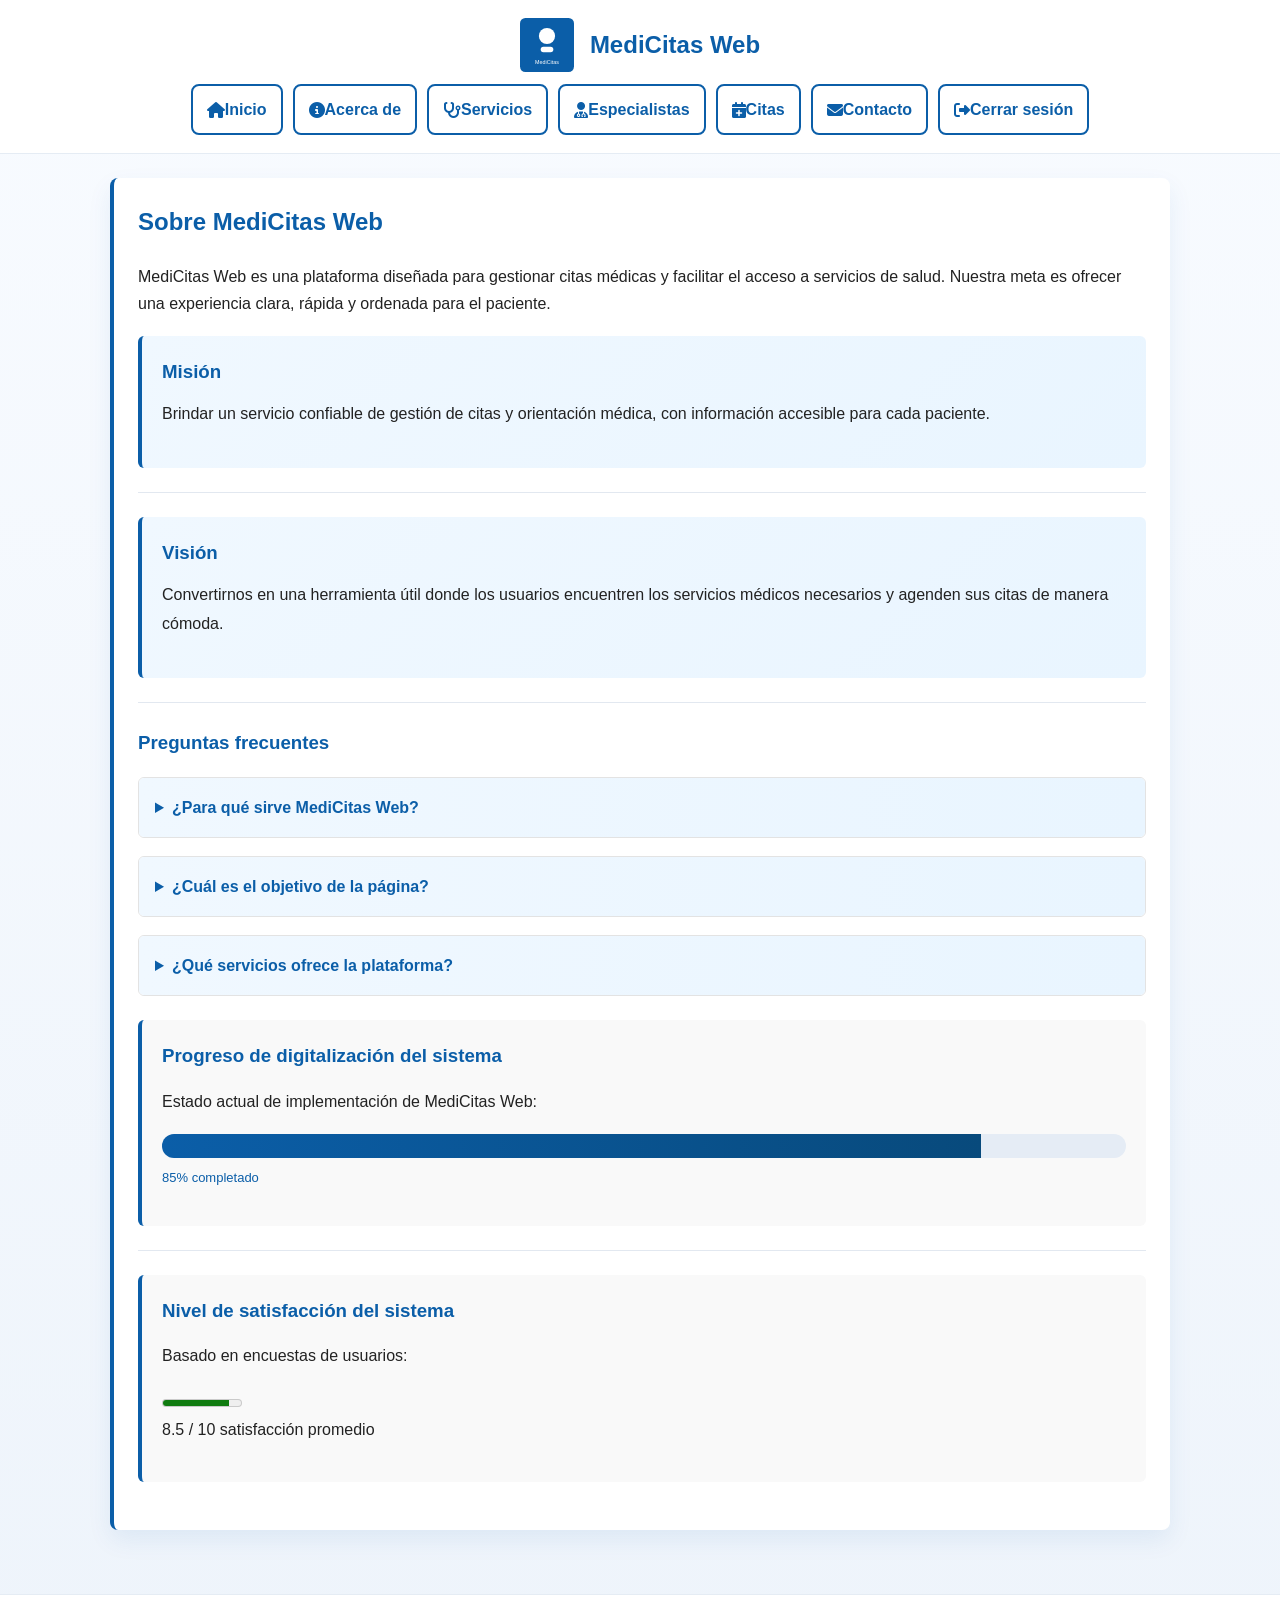
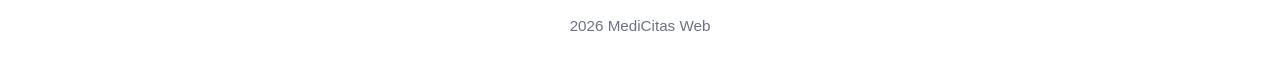
==== commit be4d4bc2: "Cambios lab: aplicacion de estilos visuales Cambios lab: aplicacion de estilos visuales" ====
--- a/Proyecto_SánchezLánder_FW/about.html
+++ b/Proyecto_SánchezLánder_FW/about.html
@@ -1,10 +1,14 @@
 <!DOCTYPE html>
 <html lang="es">
 <head>
+    
+    <link rel="stylesheet" href="https://cdnjs.cloudflare.com/ajax/libs/font-awesome/6.5.1/css/all.min.css">
     <meta charset="utf-8">
     <meta name="viewport" content="width=device-width,initial-scale=1">
     <title>MediCitas Web - Acerca de</title>
+    <link rel="icon" type="image/png" href="./images/informacion.png">
     <link rel="stylesheet" href="css/general.css">
+    <link rel="stylesheet" href="css/about.css">
 </head>
 
 <body>
@@ -17,20 +21,20 @@
 
         <nav>
             <ul>
-                <li><a href="index.html">Inicio</a></li>
-                <li><a href="about.html">Acerca de</a></li>
-                <li><a href="services.html">Servicios</a></li>
-                <li><a href="specialists.html">Especialistas</a></li>
-                <li><a href="citas.html">Citas</a></li>
-                <li><a href="contact.html">Contacto</a></li>
-                <li class="right"><a href="login.html">Cerrar sesión</a></li>
+               <li><a href="index.html"><i class="fa-solid fa-house"></i> Inicio</a></li>
+        <li><a href="about.html"><i class="fa-solid fa-circle-info"></i> Acerca de</a></li>
+        <li><a href="services.html"><i class="fa-solid fa-stethoscope"></i> Servicios</a></li>
+       <li><a href="specialists.html"><i class="fa-solid fa-user-doctor"></i> Especialistas</a></li>
+        <li><a href="citas.html"><i class="fa-solid fa-calendar-plus"></i> Citas</a></li>
+        <li><a href="contact.html"><i class="fa-solid fa-envelope"></i> Contacto</a></li>
+        <li class="right"><a href="login.html"><i class="fa-solid fa-right-from-bracket"></i> Cerrar sesión</a></li>
             </ul>
         </nav>
     </header>
 
     <main>
 
-        <section class="content">
+        <section id="contenido-principal">
 
             <h2>Sobre MediCitas Web</h2>
 
@@ -40,63 +44,75 @@
                 una experiencia clara, rápida y ordenada para el paciente.
             </p>
 
-            <h3>Misión</h3>
-
-            <p>
-                Brindar un servicio confiable de gestión de citas y orientación médica,
-                con información accesible para cada paciente.
-            </p>
-            <hr>
-            </hr>
-            <h3>Visión</h3>
-
-            <p>
-                Convertirnos en una herramienta útil donde los usuarios encuentren
-                los servicios médicos necesarios y agenden sus citas de manera cómoda.
-            </p>
-            <hr>
-            </hr>
-            <h3>Preguntas frecuentes</h3>
-
-            <details>
-                <summary>¿Para qué sirve MediCitas Web?</summary>
+            <div id="mision">
+                <h3>Misión</h3>
 
                 <p>
-                    MediCitas Web sirve para gestionar citas médicas de manera rápida
-                    y organizada, permitiendo a los pacientes consultar servicios y
-                    especialistas disponibles.
+                    Brindar un servicio confiable de gestión de citas y orientación médica,
+                    con información accesible para cada paciente.
                 </p>
-            </details>
+            </div>
+            <hr>
 
-            <details>
-                <summary>¿Cuál es el objetivo de la página?</summary>
+            <div id="vision">
+                <h3>Visión</h3>
 
                 <p>
-                    El objetivo principal es facilitar el acceso a información médica
-                    y permitir que los usuarios puedan reservar citas desde una
-                    plataforma sencilla.
+                    Convertirnos en una herramienta útil donde los usuarios encuentren
+                    los servicios médicos necesarios y agenden sus citas de manera cómoda.
                 </p>
-            </details>
+            </div>
+            <hr>
 
-            <details>
-                <summary>¿Qué servicios ofrece la plataforma?</summary>
+            <div class="faq-section">
+                <h3>Preguntas frecuentes</h3>
 
-                <p>
-                    La plataforma ofrece reserva de citas, información sobre
-                    especialidades médicas, atención al paciente y contacto con la clínica
-                </p>
-            </details>
-            <h3>Progreso de digitalización del sistema</h3>
+                <details class="faq-item">
+                    <summary>¿Para qué sirve MediCitas Web?</summary>
 
-            <p>Estado actual de implementación de MediCitas Web:</p>
+                    <p>
+                        MediCitas Web sirve para gestionar citas médicas de manera rápida
+                        y organizada, permitiendo a los pacientes consultar servicios y
+                        especialistas disponibles.
+                    </p>
+                </details>
 
-            <progress value="85" max="100"></progress>
-            <p>85% completado</p>
+                <details class="faq-item">
+                    <summary>¿Cuál es el objetivo de la página?</summary>
+
+                    <p>
+                        El objetivo principal es facilitar el acceso a información médica
+                        y permitir que los usuarios puedan reservar citas desde una
+                        plataforma sencilla.
+                    </p>
+                </details>
+
+                <details class="faq-item">
+                    <summary>¿Qué servicios ofrece la plataforma?</summary>
+
+                    <p>
+                        La plataforma ofrece reserva de citas, información sobre
+                        especialidades médicas, atención al paciente y contacto con la clínica
+                    </p>
+                </details>
+            </div>
+
+            <div class="progreso-seccion">
+                <h3>Progreso de digitalización del sistema</h3>
+
+                <p>Estado actual de implementación de MediCitas Web:</p>
+
+                <div class="progreso-item">
+                    <progress value="85" max="100"></progress>
+                    <p class="porcentaje">85% completado</p>
+                </div>
+            </div>
             <hr>
-            <hr />
-            <h3>Nivel de satisfacción del sistema</h3>
 
-            <p>Basado en encuestas de usuarios:</p>
+            <div class="progreso-seccion">
+                <h3>Nivel de satisfacción del sistema</h3>
+
+                <p>Basado en encuestas de usuarios:</p>
 
             <meter value="8.5" min="0" max="10" low="4" high="7" optimum="9"></meter>
 
--- a/Proyecto_SánchezLánder_FW/css/general.css
+++ b/Proyecto_SánchezLánder_FW/css/general.css
@@ -1,933 +1,471 @@
-/* ============================================================
-
-   BLOQUE 1: CONFIGURACIÓN GENERAL
-
-   Selector universal, body, fuente,
-fondo, color e interlineado.
-
-============================================================ */
-
-* {
-    margin: 0;
-    padding: 0;
-    box-sizing: border-box;
-}
-
-body {
-    font-family: Arial, Helvetica, sans-serif;
-    margin: 0;
-    padding: 0;
-    color: #222;
-    background: #f7f7f9;
-    line-height: 1.6;
-    display: flex;
-    flex-direction: column;
-    min-height: 100vh;
-}
-
-
-/* ============================================================
-
-   BLOQUE 2: TÍTULOS, PÁRRAFOS Y ENLACES
-
-   Estilos para h1, h2, h3, p, a y a:hover.
-
-============================================================ */
-
-h1 {
-    margin: 0;
-    color: #0b5ea8;
-    font-size: 24px;
-    font-weight: bold;
-}
-
-h2 {
-    color: #0b5ea8;
-    font-size: 22px;
-    margin-bottom: 15px;
-}
-
-h3 {
-    color: #0b5ea8;
-    font-size: 18px;
-    margin: 15px 0 10px 0;
-}
-
-h4 {
-    color: #0b5ea8;
-    font-size: 16px;
-    margin: 10px 0 8px 0;
-}
-
-p {
-    margin: 10px 0;
-    line-height: 1.6;
-    color: #222;
-}
-
-a {
-    color: #0b5ea8;
-    text-decoration: none;
-    transition: opacity 0.3s ease;
-}
-
-a:hover {
-    opacity: 0.8;
-    text-decoration: underline;
-}
-
-
-/* ============================================================
-
-   BLOQUE 3: ELEMENTOS SEMÁNTICOS PRINCIPALES
-
-   Estilos para header, nav, main, section,
-article, aside y footer.
-
-============================================================ */
-
-header {
-    background: #e9f5ff;
-    padding: 10px 0;
-    border-bottom: 1px solid #d0e9ff;
-}
-
-main {
-    max-width: 900px;
-    margin: 20px auto;
-    padding: 0 10px;
-    flex: 1;
-}
-
-section {
-    margin: 16px 0;
-}
-
-article {
-    margin: 12px 0;
-    padding: 12px 0;
-}
-
-aside {
-    background: #f5fbff;
-    padding: 12px;
-    border-left: 4px solid #0b5ea8;
-    margin: 10px 0;
-}
-
-
-/* ============================================================
-
-   BLOQUE 4: MENÚ DE NAVEGACIÓN
-
-   Estilos para nav, nav a y nav a:hover.
-
-============================================================ */
-
-header > div {
-    display: flex;
-    align-items: center;
-    justify-content: center;
-    gap: 10px;
-    max-width: 900px;
-    margin: 0 auto;
-    padding: 0 10px;
-}
-
-header img {
-    width: 48px;
-    height: 48px;
-}
-
-nav {
-    background: #e9f5ff;
-}
-
-header nav {
-    display: flex;
-    justify-content: center;
-}
-
-nav ul {
-    list-style: none;
-    padding: 8px 10px;
-    margin: 0;
-    display: flex;
-    gap: 12px;
-    max-width: 900px;
-    justify-content: center;
-    flex-wrap: wrap;
-}
-
-nav a {
-    color: #0b5ea8;
-    text-decoration: none;
-    font-weight: 500;
-    transition: opacity 0.3s ease;
-    border: 2px solid #0b5ea8;
-    padding: 8px 14px;
-    border-radius: 4px;
-    display: inline-block;
-}
-
-nav a:hover {
-    opacity: 0.7;
-    background: #e9f5ff;
-}
-
-/* Avoid using class-based selectors for layout; keep all nav items centered
-   so the "Cerrar sesión" item appears inline with the others. */
-
-
-/* ============================================================
-
-   BLOQUE 5: CONTENIDO Y SECCIONES
-
-   Estilos para main, section, article y aside.
-
-============================================================ */
-
-main > section:first-of-type {
-    text-align: center;
-    padding: 20px 10px;
-    background: #e8f4ff;
-    border-radius: 8px;
-    margin-top: 10px;
-}
-
-main > section:first-of-type h2 {
-    margin-bottom: 8px;
-}
-
-main > section:first-of-type img {
-    width: 140px;
-    height: auto;
-    display: block;
-    margin: 10px auto;
-}
-
-main > section:nth-of-type(2),
-main > section:nth-of-type(3),
-main > article:nth-of-type(1),
-main > section:last-of-type {
-    background: white;
-    padding: 16px;
-    margin-top: 16px;
-    border-radius: 8px;
-    box-shadow: 0 1px 3px rgba(0,0,0,0.05);
-}
-
-main > section:nth-of-type(2) h3,
-main > section:nth-of-type(3) h3,
-main > article:nth-of-type(1) h3,
-main > section:last-of-type h2 {
-    margin-top: 0;
-    text-align: center;
-    color: #0b5ea8;
-}
-
-main > section:nth-of-type(2) ul {
-    list-style: disc;
-    margin: 10px 0;
-    padding-left: 24px;
-    text-align: left;
-}
-
-main > section:nth-of-type(3) {
-    display: grid;
-    grid-template-columns: repeat(auto-fit, minmax(230px, 1fr));
-    gap: 12px;
-}
-
-main > section:nth-of-type(3) article {
-    background: #f5fbff;
-    padding: 12px;
-    border: 1px solid #dceefb;
-    border-radius: 6px;
-    text-align: center;
-}
-
-main > section:nth-of-type(3) article p {
-    margin: 0;
-}
-
-main > section:nth-of-type(3) article img {
-    display: block;
-    margin: 0 auto 10px auto;
-}
-
-main > section:nth-of-type(3) article h4 {
-    margin-top: 10px;
-}
-
-main > section:nth-of-type(4) {
-    display: grid;
-    grid-template-columns: 1.1fr 0.9fr;
-    gap: 18px;
-    align-items: start;
-}
-
-main > section:nth-of-type(4) > div:nth-child(2) {
-    display: flex;
-    justify-content: center;
-    align-items: center;
-}
-
-main > section:nth-of-type(4) > div:nth-child(2) img {
-    width: 100%;
-    border-radius: 8px;
-    border: 1px solid #dceefb;
-}
-
-form {
-    background: white;
-    max-width: 460px;
-    width: 100%;
-    margin: 20px auto;
-    padding: 18px;
-    border: 1px solid #e3e3e3;
-    border-radius: 8px;
-}
-
-form h2 {
-    text-align: center;
-    color: #0b5ea8;
-}
-
-
-/* ============================================================
-
-   BLOQUE 6: IMÁGENES Y MULTIMEDIA
-
-   Estilos para img, figure, figcaption,
-video, audio e iframe.
-
-============================================================ */
-
-img {
-    max-width: 100%;
-    height: auto;
-    display: block;
-}
-
-figure {
-    margin: 16px 0;
-    padding: 0;
-}
-
-figcaption {
-    font-size: 14px;
-    color: #666;
-    margin-top: 8px;
-    font-style: italic;
-}
-
-video, audio, iframe {
-    max-width: 100%;
-    border-radius: 6px;
-    margin: 16px 0;
-}
-
-
-/* ============================================================
-
-   BLOQUE 7: LISTAS
-
-   Estilos para ul, ol y li.
-
-============================================================ */
-
-ul, ol {
-    margin: 12px 0;
-    padding-left: 24px;
-}
-
-li {
-    margin: 6px 0;
-    line-height: 1.6;
-}
-
-ul li {
-    list-style: disc;
-}
-
-ol li {
-    list-style: decimal;
-}
-
-/* Ensure navigation lists do not show bullets and stay centered. This selector
-   uses location-based selection to override generic ul rules. */
-header nav ul {
-    list-style: none;
-    padding-left: 0;
-    margin: 0;
-    justify-content: center;
-}
-
-header nav li {
-    list-style: none;
-}
-
-
-/* ============================================================
-
-   BLOQUE 8: FORMULARIOS
-
-   Estilos para form, label, input,
-textarea, select y button.
-
-============================================================ */
-
-label {
-    display: block;
-    margin-top: 12px;
-    font-weight: bold;
-    color: #222;
-}
-
-input[type="text"], 
-input[type="password"], 
-input[type="email"], 
-input[type="date"], 
-input[type="time"],
-select, 
-textarea {
-    width: 100%;
-    padding: 10px;
-    margin-top: 6px;
-    border: 1px solid #ccc;
-    border-radius: 6px;
-    font-family: Arial, Helvetica, sans-serif;
-    font-size: 14px;
-    color: #222;
-}
-
-input[type="text"]:focus,
-input[type="password"]:focus,
-input[type="email"]:focus,
-input[type="date"]:focus,
-input[type="time"]:focus,
-select:focus,
-textarea:focus {
-    outline: none;
-    border-color: #0b5ea8;
-    box-shadow: 0 0 5px rgba(11, 94, 168, 0.3);
-}
-
-textarea {
-    resize: vertical;
-}
-
-div input[type="radio"],
-div label input[type="radio"] {
-    width: auto;
-    padding: 0;
-    margin: 0;
-}
-
-div > input[type="radio"] {
-    width: auto;
-    margin: 0 6px 0 0;
-    margin-top: 0;
-}
-
-div > label {
-    display: flex;
-    align-items: center;
-    margin-top: 0;
-    font-weight: normal;
-}
-
-div > input[type="radio"] {
-    width: auto;
-    margin: 0 6px 0 0;
-    margin-top: 0;
-}
-
-input[type="radio"] {
-    width: auto;
-    padding: 0;
-    margin: 0;
-}
-
-button {
-    margin-top: 14px;
-    padding: 12px 16px;
-    background: #0b5ea8;
-    color: white;
-    border: none;
-    border-radius: 6px;
-    cursor: pointer;
-    font-weight: bold;
-    font-size: 14px;
-    transition: opacity 0.3s ease;
-}
-
-button:hover {
-    opacity: 0.95;
-}
-
-button:active {
-    transform: scale(0.98);
-}
-
-
-/* ============================================================
-
-   BLOQUE 9: TABLAS
-
-   Estilos para table, thead, tbody, tr,
-th y td.
-
-============================================================ */
-
-table {
-    width: 100%;
-    border-collapse: collapse;
-    margin-top: 16px;
-    margin-bottom: 16px;
-    background: white;
-}
-
-thead {
-    background: #e9f5ff;
-}
-
-tbody tr:nth-child(even) {
-    background: #f7fbff;
-}
-
-tr {
-    border-bottom: 1px solid #d0e9ff;
-}
-
-th, td {
-    border: 1px solid #d0e9ff;
-    padding: 12px;
-    text-align: left;
-}
-
-th {
-    background: #e9f5ff;
-    color: #0b5ea8;
-    font-weight: bold;
-}
-
-td {
-    color: #222;
-}
-
-
-/* ============================================================
-
-   BLOQUE 10: PIE DE PÁGINA
-
-   Estilos para footer, footer p y footer
-address.
-
-============================================================ */
-
-footer {
-    background: #fff;
-    padding: 14px;
-    text-align: center;
-    border-top: 1px solid #eaeaea;
-    margin-top: auto;
-    color: #666;
-    font-size: 14px;
-}
-
-footer p {
-    margin: 5px 0;
-}
-
-footer address {
-    font-style: normal;
-    margin-top: 10px;
-}
-
-
-/* ============================================================
-
-   MEDIA QUERIES - RESPONSIVE
-
-   Estilos para dispositivos móviles
-
-============================================================ */
-
-@media (max-width: 480px) {
-    header > div {
-        padding: 0 8px;
-        gap: 8px;
-    }
-
-    h1 {
-        font-size: 20px;
-    }
-
-    h2 {
-        font-size: 18px;
-    }
-
-    h3 {
-        font-size: 16px;
-    }
-
-    nav ul {
-        flex-wrap: wrap;
-        gap: 8px;
-    }
-
-    nav a {
-        font-size: 13px;
-    }
-
-    main > section:nth-of-type(4) {
-        grid-template-columns: 1fr;
-        gap: 12px;
-    }
-
-    main > section:nth-of-type(3) {
-        grid-template-columns: 1fr;
-    }
-
-    form {
-        max-width: 100%;
-        margin: 20px 0;
-    }
-
-    main {
-        padding: 0 8px;
-    }
-
-    input[type="text"],
-    input[type="password"],
-    input[type="email"],
-    input[type="date"],
-    input[type="time"],
-    select,
-    textarea {
-        font-size: 16px;
-    }
-
-    table {
-        font-size: 13px;
-    }
-
-    th, td {
-        padding: 8px;
-    }
-
-    button {
-        width: 100%;
-    }
-}
-
-
-/* ============================================================
-
-   BLOQUE 11: DETALLES Y RESUMEN
-
-   Estilos para elementos details y summary.
-
-============================================================ */
-
-
-details {
-    background: #f5fbff;
-    padding: 12px;
-    margin: 12px 0;
-    border-left: 4px solid #0b5ea8;
-    border-radius: 4px;
-}
-
-summary {
-    cursor: pointer;
-    font-weight: bold;
-    color: #0b5ea8;
-    padding: 8px 0;
-}
-
-summary:hover {
-    opacity: 0.8;
-}
-
-details p {
-    margin-top: 10px;
-    padding-top: 10px;
-}
-
-
-/* ============================================================
-
-   BLOQUE 12: BARRAS DE PROGRESO
-
-   Estilos para elementos progress.
-
-============================================================ */
-
-progress {
-    width: 100%;
-    height: 20px;
-    border-radius: 4px;
-    margin: 10px 0;
-}
-
-progress::-webkit-progress-bar {
-    background-color: #e9f5ff;
-    border-radius: 4px;
-}
-
-progress::-webkit-progress-value {
-    background-color: #0b5ea8;
-    border-radius: 4px;
-}
-
-progress::-moz-progress-bar {
-    background-color: #0b5ea8;
-    border-radius: 4px;
-}
-
-/* ============================================================
-   BLOQUES NUEVOS AÑADIDOS: Se colocan al final para sobreescribir
-   reglas anteriores si fuera necesario.
-============================================================ */
-
-section {
-    background-color: #ffffff;
-    padding: 30px 40px;
-    margin-bottom: 40px;
-    border-radius: 12px;
-    box-shadow: 0 4px 15px rgba(0, 0, 0, 0.05);
-}
-
-/*
-BLOQUE 6: ASIDE
-Aside contiene informacion complementaria
-*/
-aside {
-    width: 90%;
-    max-width: 1100px;
-    margin: 30px auto;
-    background-color: #ffffff;
-    padding: 25px;
-    border-radius: 12px;
-    box-shadow: 0 4px 15px rgba(0, 0, 0, 0.05);
-}
-
-aside i {
-    margin-right: 8px;
-    font-size: 20px;
-    color: #0b5ea8;
-}
-
-/*
-BLOQUE 7: IMÁGENES Y MULTIMEDIA
-*/
-img,
-video,
-iframe {
-    max-width: 100%;
-    border-radius: 8px;
-    display: block;
-    margin: 10px auto;
-}
-
-figure {
-    text-align: center;
-    margin: 0;
-}
-
-figcaption {
-    font-size: 14px;
-    color: #555;
-    margin-top: 8px;
-    font-style: italic;
-}
-
-/*
-BLOQUE 8: LISTAS
-*/
-ol,
-ul {
-    padding-left: 40px;
-}
-
-li {
-    margin-bottom: 8px;
-}
-
-/*
-BLOQUE 9: TABLAS
-*/
-table {
-    width: 100%;
-    border-collapse: collapse;
-    margin-top: 20px;
-    background-color: #ffffff;
-    border-radius: 8px;
-    overflow: hidden;
-    box-shadow: 0 2px 8px rgba(0, 0, 0, 0.05);
-}
-
-caption {
-    font-size: 18px;
-    font-weight: bold;
-    margin-bottom: 10px;
-    color: #0d1910;
-}
-
-th {
-    background-color: #0b5ea8;
-    color: white;
-    padding: 12px;
-}
-
-td {
-    border: 1px solid #ddd;
-    padding: 12px;
-}
-
-tr:nth-child(even) {
-    background-color: #f7fffa;
-}
-
-/*
-BLOQUE 10: FORMULARIOS
-*/
-form {
-    max-width: 600px;
-    margin: 20px auto;
-    background-color: #ffffff;
-    padding: 30px;
-    border-radius: 8px;
-    border: 1px solid #eee;
-    box-shadow: 0 4px 10px rgba(0, 0, 0, 0.03);
-}
-
-label {
-    display: block;
-    margin-bottom: 8px;
-    font-weight: bold;
-    color: #0d1910;
-}
-
-input,
-select,
-textarea {
-    width: 100%;
-    padding: 10px;
-    margin-bottom: 20px;
-    border: 1px solid #ccc;
-    border-radius: 4px;
-}
-
-input[type="submit"] {
-    background-color: #1b7505;
-    color: white;
-    border: none;
-    cursor: pointer;
-    transition: background-color 0.3s ease;
-}
-
-input[type="submit"]:hover {
-    background-color: #dba112;
-}
-
-textarea {
-    resize: vertical;
-}
-
-button {
-    background-color: #0b5ea8;
-    color: white;
-    border: none;
-    padding: 10px 20px;
-    border-radius: 4px;
-    cursor: pointer;
-    transition: background-color 0.3s ease;
-}
-
-button:hover {
-    background-color: #074f73;
-}
-input:focus,
-select:focus,
-textarea:focus {
-    outline: 2px solid #0b5ea8;
-    box-shadow: 0 0 5px #0b5ea8;
-}
-input:required,
-select:required,
-textarea:required {
-    border-left: 5px solid #074f73;
-}
-/* BLOQUE 11: DETAILS, SUMMARY y PROGRESS/METER */
-details {
-    background-color: #ffffff;
-    padding: 15px;
-    border-radius: 8px;
-    border: 1px solid #0b5ea8;
-    box-shadow: 0 4px 10px #ffffff;
-    margin-bottom: 20px;
-}
-summary {
-    font-weight: bold;
-    color: #0d1910;
-    cursor: pointer;
-    padding: 10px;
-    border-radius: 4px;
-    transition: background-color 0.3s ease;
-}
-summary:hover {
-    background-color: #074f73;
-    color: #0d1910;
-}
-progress,meter{
-    width: 260px;
-    height: 20px;
-}
-/*BLOQUE 12: TEXTO TECNICO (si es necesario) */
-code{
-    background-color: #e7fbff;
-    padding: 2px 6px;
-    border-radius: 4px;
-    color: #0b5ea8;
-}
-pre{
-    background-color: #e7fbff;
-    padding: 15px;
-    border-radius: 8px;
-}
-kbd{
-    background-color: #e7fbff;
-    padding: 2px 6px;
-    border-radius: 8px;
-}
-
-/* Asegurar que el título se centre junto al logo */
-header .header-inner {
-    display: flex;
-    align-items: center;
-    justify-content: center;
-    gap: 10px;
-    max-width: 900px;
-    margin: 0 auto;
-    padding: 0 10px;
-}
-
-header .header-inner h1 {
-    margin: 0;
-    font-size: 24px;
-    line-height: 1;
-}
-
-/* Forzar que logo y título no crezcan y se mantengan juntos centrados */
-header .header-inner img,
-header .header-inner h1 {
-    flex: 0 0 auto;
-}
-
-header .header-inner img {
-    margin: 0;
-}
+﻿/* ============================================================
+   GENERAL CSS - BASE
+   Este archivo define colores, tipografía y componentes comunes.
+   Las hojas de estilo específicas se cargan después para personalizar
+   cada página sin duplicar reglas globales.
+============================================================ */
+
+
+/* ============================================================
+   BLOQUE 1: VARIABLES Y CONFIGURACIÓN GLOBAL
+   Colores, fuente base, fondo y variables reutilizables
+============================================================ */
+
+:root {
+    color-scheme: light;
+    font-family: "Segoe UI", "Helvetica Neue", Arial, sans-serif;
+    font-size: 16px;
+    line-height: 1.6;
+    color: #222;
+    background-color: #f5f8fb;
+    --primary: #0b5ea8;
+    --primary-dark: #084a7c;
+    --surface: #ffffff;
+    --surface-muted: #f0f5fb;
+    --border: #dbe4ef;
+    --shadow: 0 10px 24px rgba(11, 94, 168, 0.08);
+}
+
+*, *::before, *::after {
+    box-sizing: border-box;
+}
+
+html {
+    scroll-behavior: smooth;
+}
+
+
+/* ============================================================
+   BLOQUE 2: BODY Y ELEMENTOS BASE
+   Configuración general del cuerpo, imágenes y multimedia
+============================================================ */
+
+body {
+    margin: 0;
+    min-height: 100vh;
+    font-family: inherit;
+    font-size: 1rem;
+    line-height: 1.7;
+    color: inherit;
+    background: linear-gradient(180deg, #f8fbff 0%, #eef4fb 100%);
+    display: flex;
+    flex-direction: column;
+}
+
+img, picture, video, audio, iframe {
+    max-width: 100%;
+    height: auto;
+    display: block;
+}
+
+button, input, textarea, select {
+    font: inherit;
+}
+
+
+/* ============================================================
+   BLOQUE 3: ENLACES
+   Estilos para a, hover y focus
+============================================================ */
+
+a {
+    color: var(--primary);
+    text-decoration: none;
+    transition: all 0.2s ease;
+}
+
+a:hover,
+a:focus-visible {
+    color: var(--primary-dark);
+    text-decoration: underline;
+}
+
+
+/* ============================================================
+   BLOQUE 4: HEADER Y NAVEGACIÓN
+   Estilos para header, .header-inner, .logo, nav y sus enlaces
+============================================================ */
+
+header {
+    background: var(--surface);
+    padding: 18px 24px;
+    border-bottom: 1px solid #e5ecf4;
+    position: sticky;
+    top: 0;
+    z-index: 20;
+    text-align: center;
+}
+
+.header-inner {
+    display: flex;
+    flex-wrap: wrap;
+    align-items: center;
+    justify-content: center;
+    gap: 16px;
+    max-width: 1100px;
+    margin: 0 auto;
+}
+
+.logo {
+    width: 54px;
+    height: auto;
+}
+
+header h1 {
+    font-size: 1.5rem;
+    margin: 0;
+    color: var(--primary);
+}
+
+nav {
+    width: 100%;
+    margin-top: 12px;
+}
+
+nav ul {
+    display: flex;
+    flex-wrap: wrap;
+    gap: 10px;
+    justify-content: center;
+    align-items: center;
+    list-style: none;
+    padding: 0;
+    margin: 0 auto;
+    max-width: 1100px;
+}
+
+nav li {
+    margin: 0;
+}
+
+nav li.right {
+    margin-left: 0;
+}
+
+nav a {
+    display: inline-flex;
+    align-items: center;
+    justify-content: center;
+    padding: 10px 14px;
+    border: 2px solid var(--primary);
+    border-radius: 8px;
+    background: #ffffff;
+    color: var(--primary);
+    font-weight: 600;
+    text-decoration: none;
+    transition: all 0.2s ease;
+}
+
+nav a:hover,
+nav a:focus-visible {
+    background: #e8f3ff;
+    border-color: var(--primary-dark);
+    text-decoration: none;
+}
+
+
+/* ============================================================
+   BLOQUE 5: MAIN Y SECCIONES
+   Estilos para main, section, article y títulos internos
+============================================================ */
+
+main {
+    flex: 1;
+    width: 100%;
+    max-width: 1100px;
+    margin: 24px auto;
+    padding: 0 20px 40px;
+}
+
+section {
+    background: var(--surface);
+    padding: 24px;
+    margin-bottom: 24px;
+    border-radius: 16px;
+    box-shadow: var(--shadow);
+}
+
+section h2,
+section h3,
+section h4 {
+    color: var(--primary);
+    margin-top: 0;
+}
+
+section:last-of-type {
+    margin-bottom: 0;
+}
+
+article {
+    margin: 0;
+}
+
+
+/* ============================================================
+   BLOQUE 6: TIPOGRAFÍA
+   Estilos para p, ul, ol y li
+============================================================ */
+
+p {
+    margin: 0 0 1.2em 0;
+}
+
+ul, ol {
+    margin: 0 0 1.2em 0;
+    padding-left: 1.4em;
+    color: #27303f;
+}
+
+li {
+    margin: 0.65em 0;
+}
+
+
+/* ============================================================
+   BLOQUE 7: BOTONES
+   Estilos para button, input tipo submit, button y reset
+============================================================ */
+
+button,
+input[type="submit"],
+input[type="button"],
+input[type="reset"] {
+    border: none;
+    border-radius: 8px;
+    padding: 12px 20px;
+    background: linear-gradient(180deg, var(--primary), var(--primary-dark));
+    color: white;
+    font-weight: 700;
+    cursor: pointer;
+    transition: transform 0.2s ease, box-shadow 0.2s ease, opacity 0.2s ease;
+}
+
+button:hover,
+input[type="submit"]:hover,
+input[type="button"]:hover,
+input[type="reset"]:hover {
+    transform: translateY(-1px);
+    box-shadow: 0 16px 30px rgba(11, 94, 168, 0.14);
+    opacity: 0.95;
+}
+
+button:active,
+input[type="submit"]:active,
+input[type="button"]:active,
+input[type="reset"]:active {
+    transform: translateY(0);
+}
+
+
+/* ============================================================
+   BLOQUE 8: FORMULARIOS
+   Estilos para input, textarea, select y label
+============================================================ */
+
+input,
+textarea,
+select {
+    width: 100%;
+    padding: 12px 14px;
+    border: 1px solid var(--border);
+    border-radius: 10px;
+    background: #ffffff;
+    color: #222;
+    transition: border-color 0.2s ease, box-shadow 0.2s ease, background 0.2s ease;
+}
+
+input:focus,
+textarea:focus,
+select:focus {
+    outline: none;
+    border-color: var(--primary);
+    box-shadow: 0 0 0 4px rgba(11, 94, 168, 0.12);
+    background: #f9fbff;
+}
+
+textarea {
+    resize: vertical;
+    min-height: 100px;
+}
+
+label {
+    display: block;
+    margin-top: 18px;
+    color: #32394a;
+    font-weight: 600;
+}
+
+
+/* ============================================================
+   BLOQUE 9: TABLAS
+   Estilos para table, thead, tbody, th, td y tr
+============================================================ */
+
+table {
+    width: 100%;
+    border-collapse: collapse;
+    margin: 20px 0;
+    background: var(--surface);
+    border: 1px solid #e9eef6;
+    border-radius: 12px;
+    overflow: hidden;
+}
+
+th,
+td {
+    padding: 14px 16px;
+    border-bottom: 1px solid #edf2f7;
+    text-align: left;
+}
+
+th {
+    background: #eef6ff;
+    color: var(--primary);
+    font-weight: 700;
+}
+
+tbody tr:hover {
+    background: #f7f9ff;
+}
+
+tbody tr:last-child td {
+    border-bottom: none;
+}
+
+
+/* ============================================================
+   BLOQUE 10: IMÁGENES Y MULTIMEDIA
+   Estilos para figure y figcaption
+============================================================ */
+
+figure {
+    margin: 1.4em 0;
+}
+
+figcaption {
+    font-size: 0.92rem;
+    color: #6b7280;
+    margin-top: 0.75em;
+}
+
+
+/* ============================================================
+   BLOQUE 11: ELEMENTOS ESPECIALES
+   Estilos para hr, details, summary y progress
+============================================================ */
+
+hr {
+    border: none;
+    border-top: 1px solid #e2e8f0;
+    margin: 24px 0;
+}
+
+details {
+    margin: 18px 0;
+    padding: 18px;
+    background: #ffffff;
+    border: 1px solid #dbeafe;
+    border-radius: 14px;
+}
+
+details[open] {
+    background: #f5fbff;
+}
+
+summary {
+    font-weight: 700;
+    color: var(--primary);
+    cursor: pointer;
+    padding: 8px 0;
+}
+
+summary:hover,
+summary:focus-visible {
+    opacity: 0.85;
+}
+
+progress {
+    width: 100%;
+    height: 18px;
+    border-radius: 999px;
+    background: #e5ecf5;
+    overflow: hidden;
+}
+
+progress::-webkit-progress-bar {
+    background: #e5ecf5;
+}
+
+progress::-webkit-progress-value {
+    background: linear-gradient(90deg, var(--primary), var(--primary-dark));
+}
+
+progress::-moz-progress-bar {
+    background: linear-gradient(90deg, var(--primary), var(--primary-dark));
+}
+
+
+/* ============================================================
+   BLOQUE 12: FOOTER
+   Estilos para el pie de página
+============================================================ */
+
+footer {
+    background: var(--surface);
+    padding: 18px 20px;
+    border-top: 1px solid #e5ecf4;
+    text-align: center;
+    color: #6b7280;
+    font-size: 0.95rem;
+}
+
+
+/* ============================================================
+   BLOQUE 13: MEDIA QUERIES
+   Estilos responsive para distintos tamaños de pantalla
+============================================================ */
+
+@media (max-width: 900px) {
+    header {
+        padding: 14px 16px;
+    }
+
+    main {
+        padding: 0 16px 40px;
+    }
+
+    nav ul {
+        justify-content: center;
+    }
+
+    nav li.right {
+        margin-left: 0;
+    }
+
+    button,
+    input[type="submit"],
+    input[type="button"],
+    input[type="reset"] {
+        width: 100%;
+    }
+}
+
+@media (max-width: 680px) {
+    section {
+        padding: 20px;
+    }
+
+    nav a {
+        width: 100%;
+        justify-content: center;
+    }
+}
+
+@media (prefers-reduced-motion: reduce) {
+    *, *::before, *::after {
+        animation-duration: 0.01ms !important;
+        animation-iteration-count: 1 !important;
+        transition-duration: 0.01ms !important;
+        scroll-behavior: auto !important;
+    }
+}
--- a/Proyecto_SánchezLánder_FW/css/about.css
+++ b/Proyecto_SánchezLánder_FW/css/about.css
@@ -0,0 +1,170 @@
+/* ============================================================
+
+   BLOQUE 1: SECCIÓN ACERCA DE
+
+   Estilos para la página de "Acerca de" con misión, visión
+   y preguntas frecuentes
+
+============================================================ */
+
+#contenido-principal {
+    background: white;
+    padding: 24px;
+    border-radius: 8px;
+    border-left: 4px solid #0b5ea8;
+}
+
+#mision,
+#vision {
+    background: linear-gradient(135deg, #f0f8ff 0%, #e9f5ff 100%);
+    padding: 20px;
+    margin: 16px 0;
+    border-radius: 6px;
+    border-left: 4px solid #0b5ea8;
+}
+
+#mision h3,
+#vision h3 {
+    color: #0b5ea8;
+    margin-bottom: 12px;
+}
+
+#mision p,
+#vision p {
+    color: #222;
+    line-height: 1.8;
+}
+
+
+/* ============================================================
+
+   BLOQUE 2: PREGUNTAS FRECUENTES
+
+   Estilos para elementos details y summary con diseño
+   personalizado y animaciones suaves
+
+============================================================ */
+
+.faq-section {
+    margin: 24px 0;
+}
+
+.faq-section h3 {
+    margin-bottom: 16px;
+    color: #0b5ea8;
+}
+
+.faq-item {
+    background: white;
+    border: 1px solid #e3e3e3;
+    border-radius: 6px;
+    margin-bottom: 12px;
+    padding: 0;
+    overflow: hidden;
+    transition: all 0.3s ease;
+}
+
+.faq-item:hover {
+    border-color: #0b5ea8;
+    box-shadow: 0 4px 8px rgba(11, 94, 168, 0.1);
+}
+
+.faq-item summary {
+    padding: 16px;
+    background: linear-gradient(to right, #f0f8ff, #e9f5ff);
+    cursor: pointer;
+    font-weight: 600;
+    color: #0b5ea8;
+    transition: all 0.3s ease;
+    user-select: none;
+}
+
+.faq-item summary:hover {
+    background: linear-gradient(to right, #e0f0ff, #d9eef9);
+    padding-left: 20px;
+}
+
+.faq-item summary::marker {
+    color: #0b5ea8;
+}
+
+.faq-item[open] summary {
+    background: linear-gradient(to right, #d9eef9, #c9e7f7);
+    border-bottom: 2px solid #0b5ea8;
+}
+
+.faq-item p {
+    padding: 12px 16px 0 16px;
+    color: #333;
+    line-height: 1.8;
+    font-size: 14px;
+}
+
+
+/* ============================================================
+
+   BLOQUE 3: BARRAS DE PROGRESO
+
+   Estilos para elementos progress con indicadores visuales
+
+============================================================ */
+
+.progreso-seccion {
+    margin: 24px 0;
+    background: #f9f9f9;
+    padding: 20px;
+    border-radius: 6px;
+    border-left: 4px solid #0b5ea8;
+}
+
+.progreso-seccion h3 {
+    color: #0b5ea8;
+    margin-bottom: 16px;
+}
+
+.progreso-item {
+    margin: 16px 0;
+}
+
+.progreso-item p {
+    margin-bottom: 8px;
+    font-weight: 500;
+    color: #0b5ea8;
+}
+
+.progreso-item progress {
+    height: 24px;
+    border-radius: 12px;
+}
+
+.porcentaje {
+    font-size: 13px;
+    color: #666;
+    margin-top: 4px;
+}
+
+/* ============================================================
+
+   BLOQUE 4: GRÁFICAS Y EVALUACIONES
+
+   Estilos para representaciones visuales de satisfacción
+
+============================================================ */
+
+.satisfaccion {
+    display: flex;
+    gap: 8px;
+    margin: 12px 0;
+    align-items: center;
+}
+
+.estrella {
+    color: #ffc107;
+    font-size: 20px;
+}
+
+.puntuacion {
+    font-weight: 600;
+    color: #0b5ea8;
+    margin-left: 8px;
+}
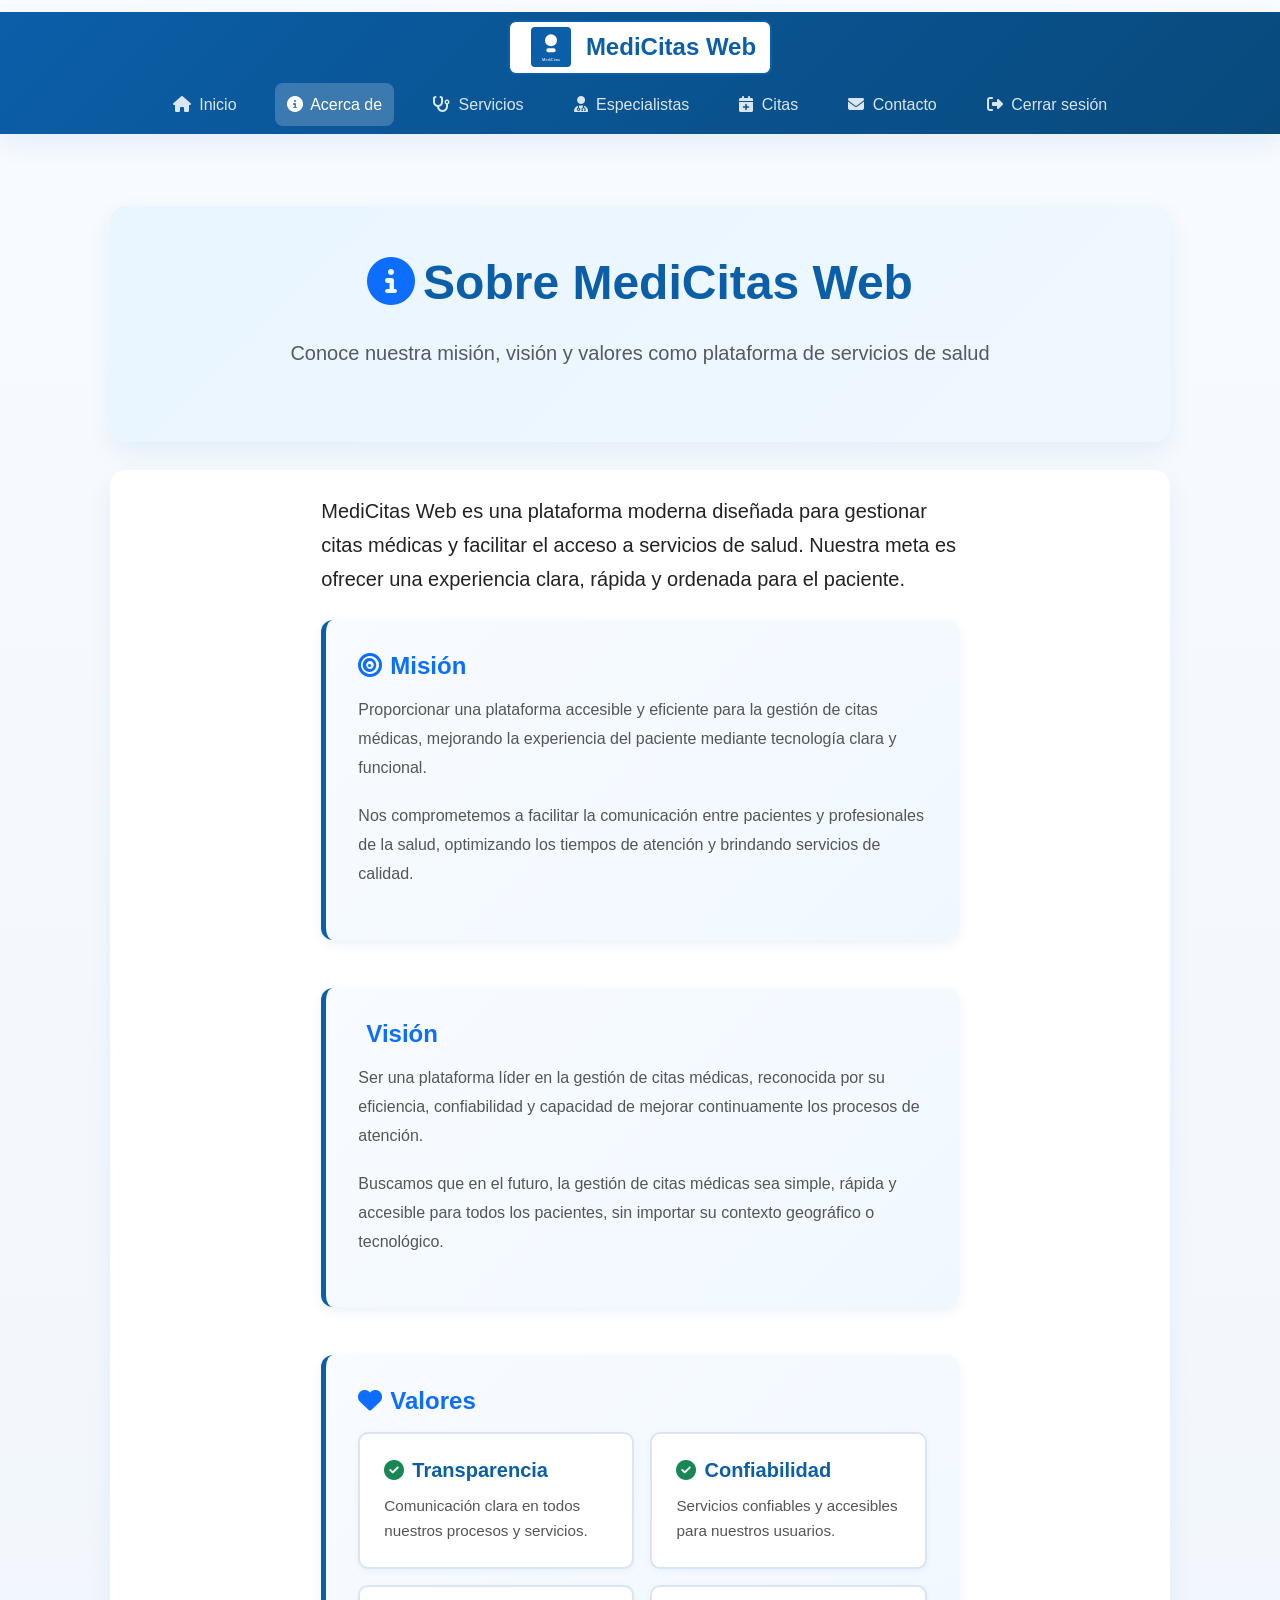
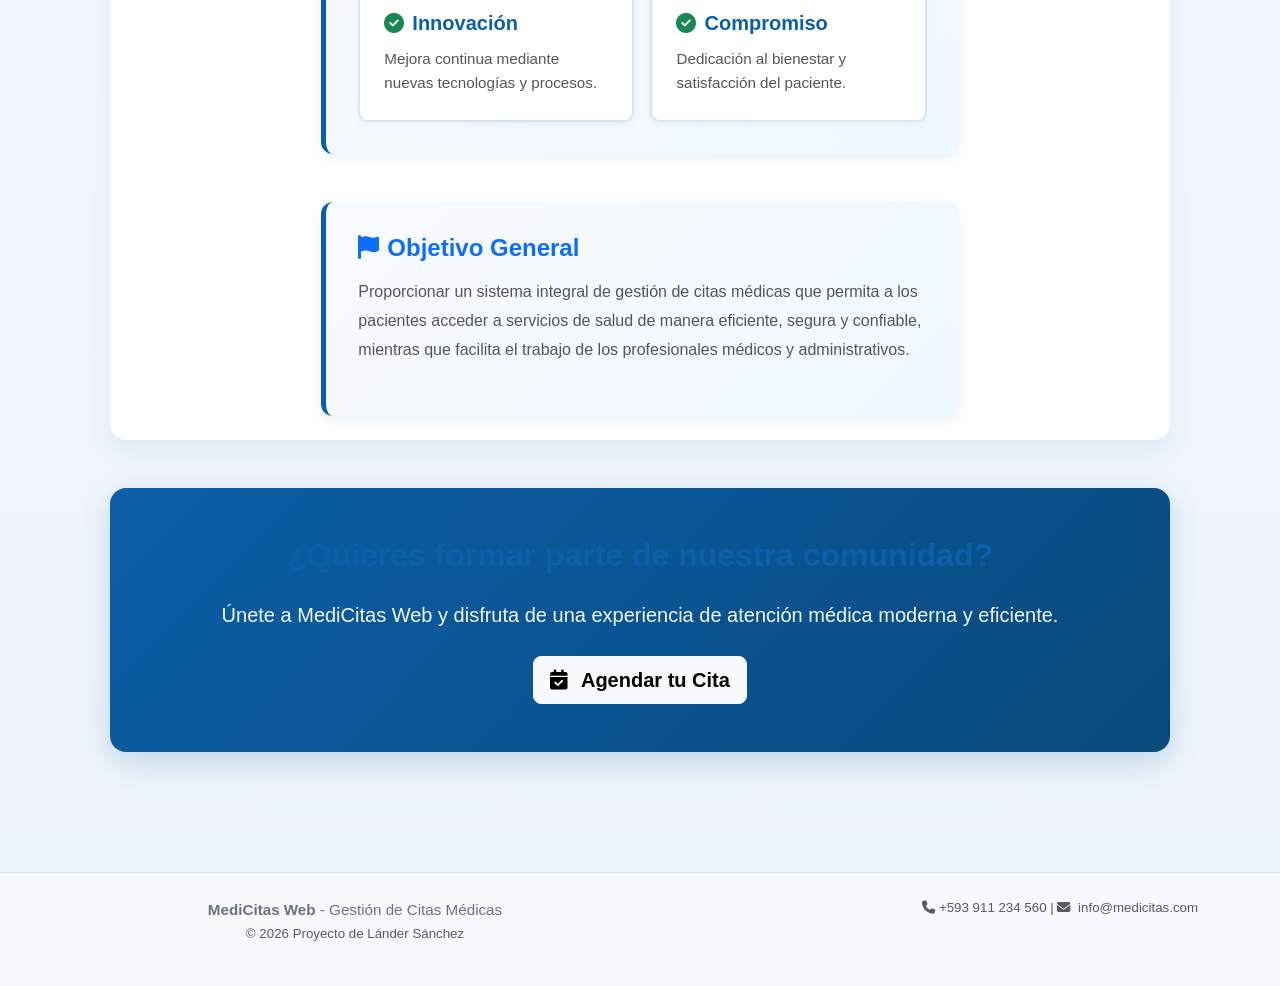
==== commit d7c6fe51: "Avance ProyectoU2_18/06/2026 Avance ProyectoU2_18/06/2026" ====
--- a/Proyecto_SánchezLánder_FW/about.html
+++ b/Proyecto_SánchezLánder_FW/about.html
@@ -1,130 +1,183 @@
 <!DOCTYPE html>
 <html lang="es">
+
 <head>
-    
-    <link rel="stylesheet" href="https://cdnjs.cloudflare.com/ajax/libs/font-awesome/6.5.1/css/all.min.css">
-    <meta charset="utf-8">
-    <meta name="viewport" content="width=device-width,initial-scale=1">
-    <title>MediCitas Web - Acerca de</title>
-    <link rel="icon" type="image/png" href="./images/informacion.png">
-    <link rel="stylesheet" href="css/general.css">
-    <link rel="stylesheet" href="css/about.css">
+  <meta charset="utf-8">
+  <meta name="viewport" content="width=device-width, initial-scale=1.0">
+  <title>MediCitas Web - Acerca de</title>
+  <link rel="icon" type="image/png" href="./images/informacion.png">
+
+  <!-- Bootstrap CSS -->
+  <link href="https://cdnjs.cloudflare.com/ajax/libs/bootstrap/5.3.0/css/bootstrap.min.css" rel="stylesheet">
+
+  <!-- Font Awesome -->
+  <link rel="stylesheet" href="https://cdnjs.cloudflare.com/ajax/libs/font-awesome/6.5.1/css/all.min.css">
+
+  <!-- Custom CSS -->
+  <link rel="stylesheet" href="css/general.css">
+  <link rel="stylesheet" href="css/about.css">
 </head>
 
 <body>
+  <!-- Navbar con Bootstrap -->
+  <!-- Navbar con Bootstrap (Completamente Centrada) -->
+  <nav class="navbar navbar-expand-lg navbar-light sticky-top">
+    <div class="container d-flex flex-column align-items-center">
+      
+      <!-- Contenedor para el Logo / Marca en el Centro -->
+      <div class="w-100 d-flex justify-content-center mb-2">
+        <a class="navbar-brand d-flex align-items-center fw-bold mx-auto" href="index.html" style="color: #0b5ea8 !important;">
+          <img src="images/logo.svg" alt="Logo MediCitas" class="logo me-2" style="height: 40px;">
+          <span class="fs-4" style="color: #0b5ea8 !important; opacity: 1 !important;">MediCitas Web</span>
+        </a>
+      </div>
 
-    <header>
-        <div class="header-inner">
-            <img src="images/logo.svg" alt="Logo MediCitas" class="logo">
-            <h1>MediCitas Web</h1>
+      <!-- Botón Hamburguesa para Móviles -->
+      <button class="navbar-toggler mb-2" type="button" data-bs-toggle="collapse" data-bs-target="#navbarNav">
+        <span class="navbar-toggler-icon"></span>
+      </button>
+
+      <!-- Enlaces de navegación centrados -->
+      <div class="collapse navbar-collapse justify-content-center" id="navbarNav">
+       <ul class="navbar-nav text-center">
+  <li class="nav-item"><a class="nav-link" href="index.html"><i class="fas fa-house me-1"></i> Inicio</a></li>
+  <li class="nav-item"><a class="nav-link active" href="about.html"><i class="fas fa-circle-info me-1"></i> Acerca de</a></li>
+  <li class="nav-item"><a class="nav-link" href="services.html"><i class="fas fa-stethoscope me-1"></i> Servicios</a></li>
+  <li class="nav-item"><a class="nav-link" href="specialists.html"><i class="fas fa-user-doctor me-1"></i> Especialistas</a></li>
+  <li class="nav-item"><a class="nav-link" href="citas.html"><i class="fas fa-calendar-plus me-1"></i> Citas</a></li>
+  <li class="nav-item"><a class="nav-link" href="contact.html"><i class="fas fa-envelope me-1"></i> Contacto</a></li>
+  <li class="nav-item"><a class="nav-link ms-lg-2" href="login.html"><i class="fas fa-sign-out-alt me-1"></i> Cerrar sesión</a></li>
+</ul>
+      </div>
+      
+    </div>
+  </nav>
+
+  <main class="py-5">
+    <!-- Encabezado -->
+    <section class="py-5">
+      <div class="container">
+        <div class="text-center">
+          <h1 class="display-5 mb-4"><i class="fas fa-info-circle text-primary me-2"></i>Sobre MediCitas Web</h1>
+          <p class="lead text-muted">Conoce nuestra misión, visión y valores como plataforma de servicios de salud</p>
         </div>
+      </div>
+    </section>
 
-        <nav>
-            <ul>
-               <li><a href="index.html"><i class="fa-solid fa-house"></i> Inicio</a></li>
-        <li><a href="about.html"><i class="fa-solid fa-circle-info"></i> Acerca de</a></li>
-        <li><a href="services.html"><i class="fa-solid fa-stethoscope"></i> Servicios</a></li>
-       <li><a href="specialists.html"><i class="fa-solid fa-user-doctor"></i> Especialistas</a></li>
-        <li><a href="citas.html"><i class="fa-solid fa-calendar-plus"></i> Citas</a></li>
-        <li><a href="contact.html"><i class="fa-solid fa-envelope"></i> Contacto</a></li>
-        <li class="right"><a href="login.html"><i class="fa-solid fa-right-from-bracket"></i> Cerrar sesión</a></li>
-            </ul>
-        </nav>
-    </header>
-
-    <main>
-
-        <section id="contenido-principal">
-
-            <h2>Sobre MediCitas Web</h2>
-
-            <p>
-                MediCitas Web es una plataforma diseñada para gestionar citas médicas
-                y facilitar el acceso a servicios de salud. Nuestra meta es ofrecer
-                una experiencia clara, rápida y ordenada para el paciente.
+    <!-- Contenido principal -->
+    <section class="py-4 mb-5">
+      <div class="container">
+        <div class="row g-5">
+          <div class="col-lg-8 mx-auto">
+            <p class="fs-5">
+              MediCitas Web es una plataforma moderna diseñada para gestionar citas médicas
+              y facilitar el acceso a servicios de salud. Nuestra meta es ofrecer
+              una experiencia clara, rápida y ordenada para el paciente.
             </p>
 
-            <div id="mision">
-                <h3>Misión</h3>
-
-                <p>
-                    Brindar un servicio confiable de gestión de citas y orientación médica,
-                    con información accesible para cada paciente.
-                </p>
-            </div>
-            <hr>
-
-            <div id="vision">
-                <h3>Visión</h3>
-
-                <p>
-                    Convertirnos en una herramienta útil donde los usuarios encuentren
-                    los servicios médicos necesarios y agenden sus citas de manera cómoda.
-                </p>
-            </div>
-            <hr>
-
-            <div class="faq-section">
-                <h3>Preguntas frecuentes</h3>
-
-                <details class="faq-item">
-                    <summary>¿Para qué sirve MediCitas Web?</summary>
-
-                    <p>
-                        MediCitas Web sirve para gestionar citas médicas de manera rápida
-                        y organizada, permitiendo a los pacientes consultar servicios y
-                        especialistas disponibles.
-                    </p>
-                </details>
-
-                <details class="faq-item">
-                    <summary>¿Cuál es el objetivo de la página?</summary>
-
-                    <p>
-                        El objetivo principal es facilitar el acceso a información médica
-                        y permitir que los usuarios puedan reservar citas desde una
-                        plataforma sencilla.
-                    </p>
-                </details>
-
-                <details class="faq-item">
-                    <summary>¿Qué servicios ofrece la plataforma?</summary>
-
-                    <p>
-                        La plataforma ofrece reserva de citas, información sobre
-                        especialidades médicas, atención al paciente y contacto con la clínica
-                    </p>
-                </details>
+            <!-- Misión -->
+            <div class="info-card mb-5">
+              <h2 class="h3 text-primary mb-3"><i class="fas fa-bullseye me-2"></i>Misión</h2>
+              <p>
+                Proporcionar una plataforma accesible y eficiente para la gestión de citas médicas,
+                mejorando la experiencia del paciente mediante tecnología clara y funcional.
+              </p>
+              <p>
+                Nos comprometemos a facilitar la comunicación entre pacientes y profesionales de la salud,
+                optimizando los tiempos de atención y brindando servicios de calidad.
+              </p>
             </div>
 
-            <div class="progreso-seccion">
-                <h3>Progreso de digitalización del sistema</h3>
+            <!-- Visión -->
+            <div class="info-card mb-5">
+              <h2 class="h3 text-primary mb-3"><i class="fas fa-telescope me-2"></i>Visión</h2>
+              <p>
+                Ser una plataforma líder en la gestión de citas médicas, reconocida por su
+                eficiencia, confiabilidad y capacidad de mejorar continuamente los procesos de atención.
+              </p>
+              <p>
+                Buscamos que en el futuro, la gestión de citas médicas sea simple, rápida y accesible
+                para todos los pacientes, sin importar su contexto geográfico o tecnológico.
+              </p>
+            </div>
 
-                <p>Estado actual de implementación de MediCitas Web:</p>
+            <!-- Valores -->
+            <div class="info-card mb-5">
+              <h2 class="h3 text-primary mb-3"><i class="fas fa-heart me-2"></i>Valores</h2>
+              <div class="row g-3">
+                <div class="col-md-6">
+                  <div class="value-item">
+                    <h5><i class="fas fa-check-circle text-success me-2"></i>Transparencia</h5>
+                    <p>Comunicación clara en todos nuestros procesos y servicios.</p>
+                  </div>
+                </div>
+                <div class="col-md-6">
+                  <div class="value-item">
+                    <h5><i class="fas fa-check-circle text-success me-2"></i>Confiabilidad</h5>
+                    <p>Servicios confiables y accesibles para nuestros usuarios.</p>
+                  </div>
+                </div>
+                <div class="col-md-6">
+                  <div class="value-item">
+                    <h5><i class="fas fa-check-circle text-success me-2"></i>Innovación</h5>
+                    <p>Mejora continua mediante nuevas tecnologías y procesos.</p>
+                  </div>
+                </div>
+                <div class="col-md-6">
+                  <div class="value-item">
+                    <h5><i class="fas fa-check-circle text-success me-2"></i>Compromiso</h5>
+                    <p>Dedicación al bienestar y satisfacción del paciente.</p>
+                  </div>
+                </div>
+              </div>
+            </div>
 
-                <div class="progreso-item">
-                    <progress value="85" max="100"></progress>
-                    <p class="porcentaje">85% completado</p>
-                </div>
+            <!-- Objetivo -->
+            <div class="info-card">
+              <h2 class="h3 text-primary mb-3"><i class="fas fa-flag me-2"></i>Objetivo General</h2>
+              <p>
+                Proporcionar un sistema integral de gestión de citas médicas que permita
+                a los pacientes acceder a servicios de salud de manera eficiente, segura y confiable,
+                mientras que facilita el trabajo de los profesionales médicos y administrativos.
+              </p>
             </div>
-            <hr>
+          </div>
+        </div>
+      </div>
+    </section>
 
-            <div class="progreso-seccion">
-                <h3>Nivel de satisfacción del sistema</h3>
+    <!-- CTA Section -->
+    <section class="gradient-primary py-5 rounded-lg mt-5">
+      <div class="container text-center">
+        <h2 class="mb-4">¿Quieres formar parte de nuestra comunidad?</h2>
+        <p class="fs-5 mb-4">Únete a MediCitas Web y disfruta de una experiencia de atención médica moderna y eficiente.
+        </p>
+        <a href="citas.html" class="btn btn-light btn-lg">
+          <i class="fas fa-calendar-check me-2"></i> Agendar tu Cita
+        </a>
+      </div>
+    </section>
+  </main>
 
-                <p>Basado en encuestas de usuarios:</p>
+  <footer class="bg-light border-top mt-5 py-4">
+    <div class="container">
+      <div class="row">
+        <div class="col-md-6">
+          <p class="mb-0"><strong>MediCitas Web</strong> - Gestión de Citas Médicas</p>
+          <p class="text-muted small">© 2026 Proyecto de Lánder Sánchez</p>
+        </div>
+        <div class="col-md-6 text-md-end">
+          <p class="text-muted small">
+            <i class="fas fa-phone me-1"></i>+593 911 234 560 |
+            <i class="fas fa-envelope me-1"></i> info@medicitas.com
+          </p>
+        </div>
+      </div>
+    </div>
+  </footer>
 
-            <meter value="8.5" min="0" max="10" low="4" high="7" optimum="9"></meter>
+  <!-- Bootstrap JS -->
+  <script src="https://cdnjs.cloudflare.com/ajax/libs/bootstrap/5.3.0/js/bootstrap.bundle.min.js"></script>
+</body>
 
-            <p>8.5 / 10 satisfacción promedio</p>
-
-        </section>
-
-    </main>
-
-    <footer>
-        <p>2026 MediCitas Web</p>
-    </footer>
-
-</body>
 </html>
--- a/Proyecto_SánchezLánder_FW/css/general.css
+++ b/Proyecto_SánchezLánder_FW/css/general.css
@@ -20,10 +20,17 @@
     background-color: #f5f8fb;
     --primary: #0b5ea8;
     --primary-dark: #084a7c;
+    --secondary: #00a4cc;
+    --success: #28a745;
+    --danger: #dc3545;
+    --warning: #ffc107;
+    --info: #17a2b8;
     --surface: #ffffff;
     --surface-muted: #f0f5fb;
     --border: #dbe4ef;
     --shadow: 0 10px 24px rgba(11, 94, 168, 0.08);
+    --shadow-lg: 0 20px 40px rgba(11, 94, 168, 0.15);
+    --transition: all 0.3s cubic-bezier(0.4, 0, 0.2, 1);
 }
 
 *, *::before, *::after {
@@ -87,7 +94,7 @@
 ============================================================ */
 
 header {
-    background: var(--surface);
+    background: #0b5ea8;
     padding: 18px 24px;
     border-bottom: 1px solid #e5ecf4;
     position: sticky;
@@ -114,7 +121,7 @@
 header h1 {
     font-size: 1.5rem;
     margin: 0;
-    color: var(--primary);
+    color: #ffffff;
 }
 
 nav {
@@ -179,10 +186,11 @@
 
 section {
     background: var(--surface);
-    padding: 24px;
-    margin-bottom: 24px;
+    padding: 28px;
+    margin-bottom: 28px;
     border-radius: 16px;
     box-shadow: var(--shadow);
+    box-sizing: border-box;
 }
 
 section h2,
@@ -461,6 +469,356 @@
     }
 }
 
+/* ============================================================
+   BLOQUE 14: PERSONALIZACIÓN DE BOOTSTRAP
+   Estilos para componentes de Bootstrap
+============================================================ */
+
+.navbar-light {
+    background: linear-gradient(135deg, var(--primary) 0%, var(--primary-dark) 100%) !important;
+    box-shadow: var(--shadow);
+}
+
+.navbar-light .navbar-brand {
+    font-weight: 700;
+    font-size: 1.3rem;
+    color: white !important;
+}
+
+.navbar-light .navbar-nav .nav-link {
+    color: rgba(255, 255, 255, 0.85) !important;
+    margin: 0 8px;
+    transition: var(--transition);
+    border-radius: 8px;
+    padding: 8px 12px !important;
+}
+
+.navbar-light .navbar-nav .nav-link:hover,
+.navbar-light .navbar-nav .nav-link:focus {
+    color: white !important;
+    background: rgba(255, 255, 255, 0.1);
+    transform: translateY(-2px);
+}
+
+.navbar-light .navbar-nav .nav-link.active {
+    color: white !important;
+    background: rgba(255, 255, 255, 0.2);
+    border-radius: 8px;
+}
+
+.card {
+    border: none;
+    border-radius: 12px;
+    box-shadow: var(--shadow);
+    transition: var(--transition);
+}
+
+.card:hover {
+    box-shadow: var(--shadow-lg);
+    transform: translateY(-5px);
+}
+
+.card-header {
+    background: linear-gradient(135deg, var(--primary) 0%, var(--primary-dark) 100%) !important;
+    border: none;
+    color: white;
+    font-weight: 600;
+    border-radius: 12px 12px 0 0 !important;
+}
+
+.card-title {
+    color: var(--primary);
+    font-weight: 700;
+}
+
+.btn-primary {
+    background: linear-gradient(135deg, var(--primary) 0%, var(--primary-dark) 100%) !important;
+    border: none;
+    transition: var(--transition);
+}
+
+.btn-primary:hover,
+.btn-primary:focus {
+    box-shadow: 0 8px 20px rgba(11, 94, 168, 0.3);
+    transform: translateY(-2px);
+    background: linear-gradient(135deg, var(--primary-dark) 0%, #063a5a 100%) !important;
+}
+
+.btn-outline-primary {
+    border: 2px solid var(--primary);
+    color: var(--primary);
+}
+
+.btn-outline-primary:hover {
+    background: var(--primary);
+    border-color: var(--primary);
+    transform: translateY(-2px);
+}
+
+.badge {
+    padding: 8px 12px;
+    border-radius: 20px;
+    font-weight: 600;
+}
+
+.badge-primary {
+    background: linear-gradient(135deg, var(--primary) 0%, var(--primary-dark) 100%);
+}
+
+.carousel-control-prev,
+.carousel-control-next {
+    width: 45px;
+    height: 45px;
+    top: 50%;
+    transform: translateY(-50%);
+    border-radius: 50%;
+    background: rgba(11, 94, 168, 0.7);
+    transition: var(--transition);
+}
+
+.carousel-control-prev:hover,
+.carousel-control-next:hover {
+    background: var(--primary);
+}
+
+.accordion-button {
+    color: var(--primary);
+    font-weight: 600;
+}
+
+.accordion-button:not(.collapsed) {
+    background: linear-gradient(135deg, #f0f8ff 0%, #e8f5ff 100%);
+    color: var(--primary-dark);
+    box-shadow: none;
+    border-color: var(--primary);
+}
+
+.accordion-button:focus {
+    border-color: var(--primary);
+    box-shadow: 0 0 0 0.25rem rgba(11, 94, 168, 0.15);
+}
+
+.modal-header {
+    background: linear-gradient(135deg, var(--primary) 0%, var(--primary-dark) 100%);
+    border: none;
+}
+
+.modal-header .btn-close {
+    filter: brightness(0) invert(1);
+}
+
+.modal-title {
+    color: white;
+    font-weight: 700;
+}
+
+.alert-primary {
+    background: linear-gradient(135deg, #e8f5ff 0%, #f0f8ff 100%);
+    border: 2px solid var(--primary);
+    color: var(--primary-dark);
+}
+
+.alert-success {
+    background: linear-gradient(135deg, #d4edda 0%, #e2f5de 100%);
+    border: 2px solid var(--success);
+    color: #155724;
+}
+
+.alert-warning {
+    background: linear-gradient(135deg, #fff3cd 0%, #fffadb 100%);
+    border: 2px solid var(--warning);
+    color: #856404;
+}
+
+.alert-danger {
+    background: linear-gradient(135deg, #f8d7da 0%, #fde5e7 100%);
+    border: 2px solid var(--danger);
+    color: #721c24;
+}
+
+.pagination .page-link {
+    color: var(--primary);
+    border: 1px solid var(--border);
+    transition: var(--transition);
+}
+
+.pagination .page-link:hover {
+    background: var(--primary);
+    color: white;
+    border-color: var(--primary);
+    transform: translateY(-2px);
+}
+
+.pagination .page-link.active {
+    background: var(--primary);
+    border-color: var(--primary);
+}
+
+.breadcrumb {
+    background: transparent;
+    padding: 12px 0;
+}
+
+.breadcrumb-item.active {
+    color: var(--primary);
+    font-weight: 600;
+}
+
+.form-control:focus {
+    border-color: var(--primary);
+    box-shadow: 0 0 0 0.2rem rgba(11, 94, 168, 0.15);
+}
+
+.form-check-input:checked {
+    background-color: var(--primary);
+    border-color: var(--primary);
+}
+
+.form-check-input:focus {
+    border-color: var(--primary);
+    box-shadow: 0 0 0 0.2rem rgba(11, 94, 168, 0.15);
+}
+
+.dropdown-menu {
+    border: none;
+    box-shadow: var(--shadow);
+    border-radius: 12px;
+}
+
+.dropdown-item:hover {
+    background: linear-gradient(135deg, #f0f8ff 0%, #e8f5ff 100%);
+    color: var(--primary-dark);
+}
+
+.offcanvas {
+    box-shadow: var(--shadow-lg);
+}
+
+.offcanvas-header {
+    background: linear-gradient(135deg, var(--primary) 0%, var(--primary-dark) 100%);
+}
+
+.offcanvas-title {
+    color: white;
+    font-weight: 700;
+}
+
+.table {
+    background: var(--surface);
+    transition: var(--transition);
+}
+
+.table thead th {
+    background: linear-gradient(135deg, #eef6ff 0%, #e8f4ff 100%);
+    color: var(--primary);
+    font-weight: 700;
+    border: none;
+}
+
+.table tbody tr:hover {
+    background: #f9fbff;
+    transform: scale(1.01);
+}
+
+.badge-success {
+    background: var(--success);
+}
+
+.badge-warning {
+    background: var(--warning);
+}
+
+.badge-danger {
+    background: var(--danger);
+}
+
+/* ============================================================
+   BLOQUE 15: UTILIDADES AVANZADAS
+   Clases utilitarias adicionales
+============================================================ */
+
+.shadow-hover {
+    transition: var(--transition);
+}
+
+.shadow-hover:hover {
+    box-shadow: var(--shadow-lg);
+}
+
+.gradient-primary {
+    background: linear-gradient(135deg, var(--primary) 0%, var(--primary-dark) 100%);
+    color: white;
+}
+
+.gradient-secondary {
+    background: linear-gradient(135deg, var(--secondary) 0%, #0088aa 100%);
+    color: white;
+}
+
+.text-primary-dark {
+    color: var(--primary-dark);
+}
+
+.border-primary {
+    border-color: var(--primary) !important;
+}
+
+.scale-on-hover {
+    transition: var(--transition);
+}
+
+.scale-on-hover:hover {
+    transform: scale(1.03);
+}
+
+/* ============================================================
+   BLOQUE 16: ANIMACIONES
+   Keyframes y animaciones personalizadas
+============================================================ */
+
+@keyframes slideIn {
+    from {
+        opacity: 0;
+        transform: translateY(20px);
+    }
+    to {
+        opacity: 1;
+        transform: translateY(0);
+    }
+}
+
+@keyframes fadeIn {
+    from {
+        opacity: 0;
+    }
+    to {
+        opacity: 1;
+    }
+}
+
+@keyframes slideInLeft {
+    from {
+        opacity: 0;
+        transform: translateX(-30px);
+    }
+    to {
+        opacity: 1;
+        transform: translateX(0);
+    }
+}
+
+.animate-slide-in {
+    animation: slideIn 0.6s ease-out;
+}
+
+.animate-fade-in {
+    animation: fadeIn 0.6s ease-out;
+}
+
+.animate-slide-in-left {
+    animation: slideInLeft 0.6s ease-out;
+}
+
 @media (prefers-reduced-motion: reduce) {
     *, *::before, *::after {
         animation-duration: 0.01ms !important;
@@ -468,4 +826,4 @@
         transition-duration: 0.01ms !important;
         scroll-behavior: auto !important;
     }
-}+}
--- a/Proyecto_SánchezLánder_FW/css/about.css
+++ b/Proyecto_SánchezLánder_FW/css/about.css
@@ -1,170 +1,219 @@
-/* ============================================================
-
-   BLOQUE 1: SECCIÓN ACERCA DE
-
-   Estilos para la página de "Acerca de" con misión, visión
-   y preguntas frecuentes
-
-============================================================ */
-
-#contenido-principal {
-    background: white;
-    padding: 24px;
-    border-radius: 8px;
-    border-left: 4px solid #0b5ea8;
-}
-
-#mision,
-#vision {
-    background: linear-gradient(135deg, #f0f8ff 0%, #e9f5ff 100%);
-    padding: 20px;
-    margin: 16px 0;
-    border-radius: 6px;
-    border-left: 4px solid #0b5ea8;
-}
-
-#mision h3,
-#vision h3 {
-    color: #0b5ea8;
-    margin-bottom: 12px;
-}
-
-#mision p,
-#vision p {
-    color: #222;
-    line-height: 1.8;
-}
-
-
-/* ============================================================
-
-   BLOQUE 2: PREGUNTAS FRECUENTES
-
-   Estilos para elementos details y summary con diseño
-   personalizado y animaciones suaves
-
-============================================================ */
-
-.faq-section {
-    margin: 24px 0;
-}
-
-.faq-section h3 {
-    margin-bottom: 16px;
-    color: #0b5ea8;
-}
-
-.faq-item {
-    background: white;
-    border: 1px solid #e3e3e3;
-    border-radius: 6px;
-    margin-bottom: 12px;
-    padding: 0;
-    overflow: hidden;
-    transition: all 0.3s ease;
-}
-
-.faq-item:hover {
-    border-color: #0b5ea8;
-    box-shadow: 0 4px 8px rgba(11, 94, 168, 0.1);
-}
-
-.faq-item summary {
-    padding: 16px;
-    background: linear-gradient(to right, #f0f8ff, #e9f5ff);
-    cursor: pointer;
-    font-weight: 600;
-    color: #0b5ea8;
-    transition: all 0.3s ease;
-    user-select: none;
-}
-
-.faq-item summary:hover {
-    background: linear-gradient(to right, #e0f0ff, #d9eef9);
-    padding-left: 20px;
-}
-
-.faq-item summary::marker {
-    color: #0b5ea8;
-}
-
-.faq-item[open] summary {
-    background: linear-gradient(to right, #d9eef9, #c9e7f7);
-    border-bottom: 2px solid #0b5ea8;
-}
-
-.faq-item p {
-    padding: 12px 16px 0 16px;
-    color: #333;
-    line-height: 1.8;
-    font-size: 14px;
-}
-
-
-/* ============================================================
-
-   BLOQUE 3: BARRAS DE PROGRESO
-
-   Estilos para elementos progress con indicadores visuales
-
-============================================================ */
-
-.progreso-seccion {
-    margin: 24px 0;
-    background: #f9f9f9;
-    padding: 20px;
-    border-radius: 6px;
-    border-left: 4px solid #0b5ea8;
-}
-
-.progreso-seccion h3 {
-    color: #0b5ea8;
-    margin-bottom: 16px;
-}
-
-.progreso-item {
-    margin: 16px 0;
-}
-
-.progreso-item p {
-    margin-bottom: 8px;
-    font-weight: 500;
-    color: #0b5ea8;
-}
-
-.progreso-item progress {
-    height: 24px;
-    border-radius: 12px;
-}
-
-.porcentaje {
-    font-size: 13px;
-    color: #666;
-    margin-top: 4px;
-}
-
-/* ============================================================
-
-   BLOQUE 4: GRÁFICAS Y EVALUACIONES
-
-   Estilos para representaciones visuales de satisfacción
-
-============================================================ */
-
-.satisfaccion {
-    display: flex;
-    gap: 8px;
-    margin: 12px 0;
-    align-items: center;
-}
-
-.estrella {
-    color: #ffc107;
-    font-size: 20px;
-}
-
-.puntuacion {
-    font-weight: 600;
-    color: #0b5ea8;
-    margin-left: 8px;
-}+/* ============================================================
+   ABOUT.CSS - PÁGINA ACERCA DE
+   Estilos específicos para la página de Acerca de
+============================================================ */
+
+/* ============================================================
+   BLOQUE 1: ENCABEZADO
+   Estilos para el título principal
+============================================================ */
+
+main > section:first-child {
+    background: linear-gradient(135deg, #e9f5ff 0%, #f0f8ff 100%);
+    border-radius: 16px;
+}
+
+main > section:first-child h1 {
+    color: var(--primary);
+    font-weight: 700;
+    line-height: 1.2;
+}
+
+main > section:first-child .lead {
+    color: #555;
+    font-weight: 500;
+}
+
+/* ============================================================
+   BLOQUE 2: TARJETAS DE INFORMACIÓN
+   Estilos para tarjetas de misión, visión, valores
+============================================================ */
+
+.info-card {
+    background: linear-gradient(135deg, #f8fbff 0%, #f0f8ff 100%);
+    padding: 2rem;
+    border-radius: 12px;
+    border-left: 5px solid var(--primary);
+    box-shadow: 0 4px 12px rgba(11, 94, 168, 0.08);
+    transition: var(--transition);
+}
+
+.info-card:hover {
+    transform: translateY(-5px);
+    box-shadow: 0 10px 25px rgba(11, 94, 168, 0.15);
+    border-left-color: var(--primary-dark);
+}
+
+.info-card h2 {
+    color: var(--primary);
+    font-weight: 700;
+    font-size: 1.5rem;
+}
+
+.info-card p {
+    color: #555;
+    line-height: 1.8;
+    font-size: 1rem;
+}
+
+.info-card p + p {
+    margin-top: 1rem;
+}
+
+/* ============================================================
+   BLOQUE 3: ITEMS DE VALORES
+   Estilos para items individuales de valores
+============================================================ */
+
+.value-item {
+    background: white;
+    padding: 1.5rem;
+    border-radius: 10px;
+    border: 2px solid var(--border);
+    transition: var(--transition);
+    box-shadow: 0 2px 6px rgba(11, 94, 168, 0.06);
+}
+
+.value-item:hover {
+    border-color: var(--primary);
+    box-shadow: 0 8px 20px rgba(11, 94, 168, 0.12);
+    transform: translateY(-3px);
+}
+
+.value-item h5 {
+    color: var(--primary);
+    font-weight: 700;
+    margin-bottom: 0.75rem;
+}
+
+.value-item p {
+    color: #555;
+    font-size: 0.95rem;
+    line-height: 1.6;
+    margin: 0;
+}
+
+.value-item i {
+    color: var(--success);
+    font-weight: 600;
+}
+
+/* ============================================================
+   BLOQUE 4: CTA SECTION
+   Call-to-action con gradiente
+============================================================ */
+
+.gradient-primary {
+    background: linear-gradient(135deg, var(--primary) 0%, var(--primary-dark) 100%) !important;
+    border-radius: 16px;
+    box-shadow: 0 10px 30px rgba(11, 94, 168, 0.2);
+}
+
+.gradient-primary h2 {
+    font-weight: 700;
+    font-size: 2rem;
+}
+
+.gradient-primary p {
+    opacity: 0.95;
+}
+
+.gradient-primary .btn {
+    transition: var(--transition);
+    font-weight: 600;
+}
+
+.gradient-primary .btn:hover {
+    transform: translateY(-3px);
+    box-shadow: 0 8px 20px rgba(0, 0, 0, 0.2);
+}
+
+/* ============================================================
+   BLOQUE 5: RESPONSIVE DESIGN
+   Media queries para diferentes tamaños
+============================================================ */
+
+@media (max-width: 992px) {
+    .info-card {
+        padding: 1.5rem;
+    }
+
+    .info-card h2 {
+        font-size: 1.3rem;
+    }
+
+    .value-item {
+        padding: 1.25rem;
+    }
+}
+
+@media (max-width: 768px) {
+    main > section:first-child h1 {
+        font-size: 1.8rem;
+    }
+
+    main > section:first-child .lead {
+        font-size: 1.05rem;
+    }
+
+    .info-card {
+        padding: 1.25rem;
+        margin-bottom: 1.5rem;
+    }
+
+    .info-card h2 {
+        font-size: 1.2rem;
+        margin-bottom: 1rem;
+    }
+
+    .value-item {
+        padding: 1rem;
+    }
+
+    .value-item h5 {
+        font-size: 1rem;
+    }
+
+    .gradient-primary h2 {
+        font-size: 1.5rem;
+    }
+}
+
+@media (max-width: 480px) {
+    main > section:first-child h1 {
+        font-size: 1.5rem;
+    }
+
+    .info-card {
+        padding: 1rem;
+    }
+
+    .info-card h2 {
+        font-size: 1.1rem;
+    }
+
+    .info-card p {
+        font-size: 0.95rem;
+    }
+
+    .value-item {
+        padding: 0.75rem;
+    }
+
+    .gradient-primary {
+        padding: 2rem 1rem !important;
+    }
+
+    .gradient-primary h2 {
+        font-size: 1.25rem;
+    }
+
+    .gradient-primary p {
+        font-size: 0.95rem;
+    }
+
+    .gradient-primary .btn {
+        display: block;
+        width: 100%;
+    }
+}
